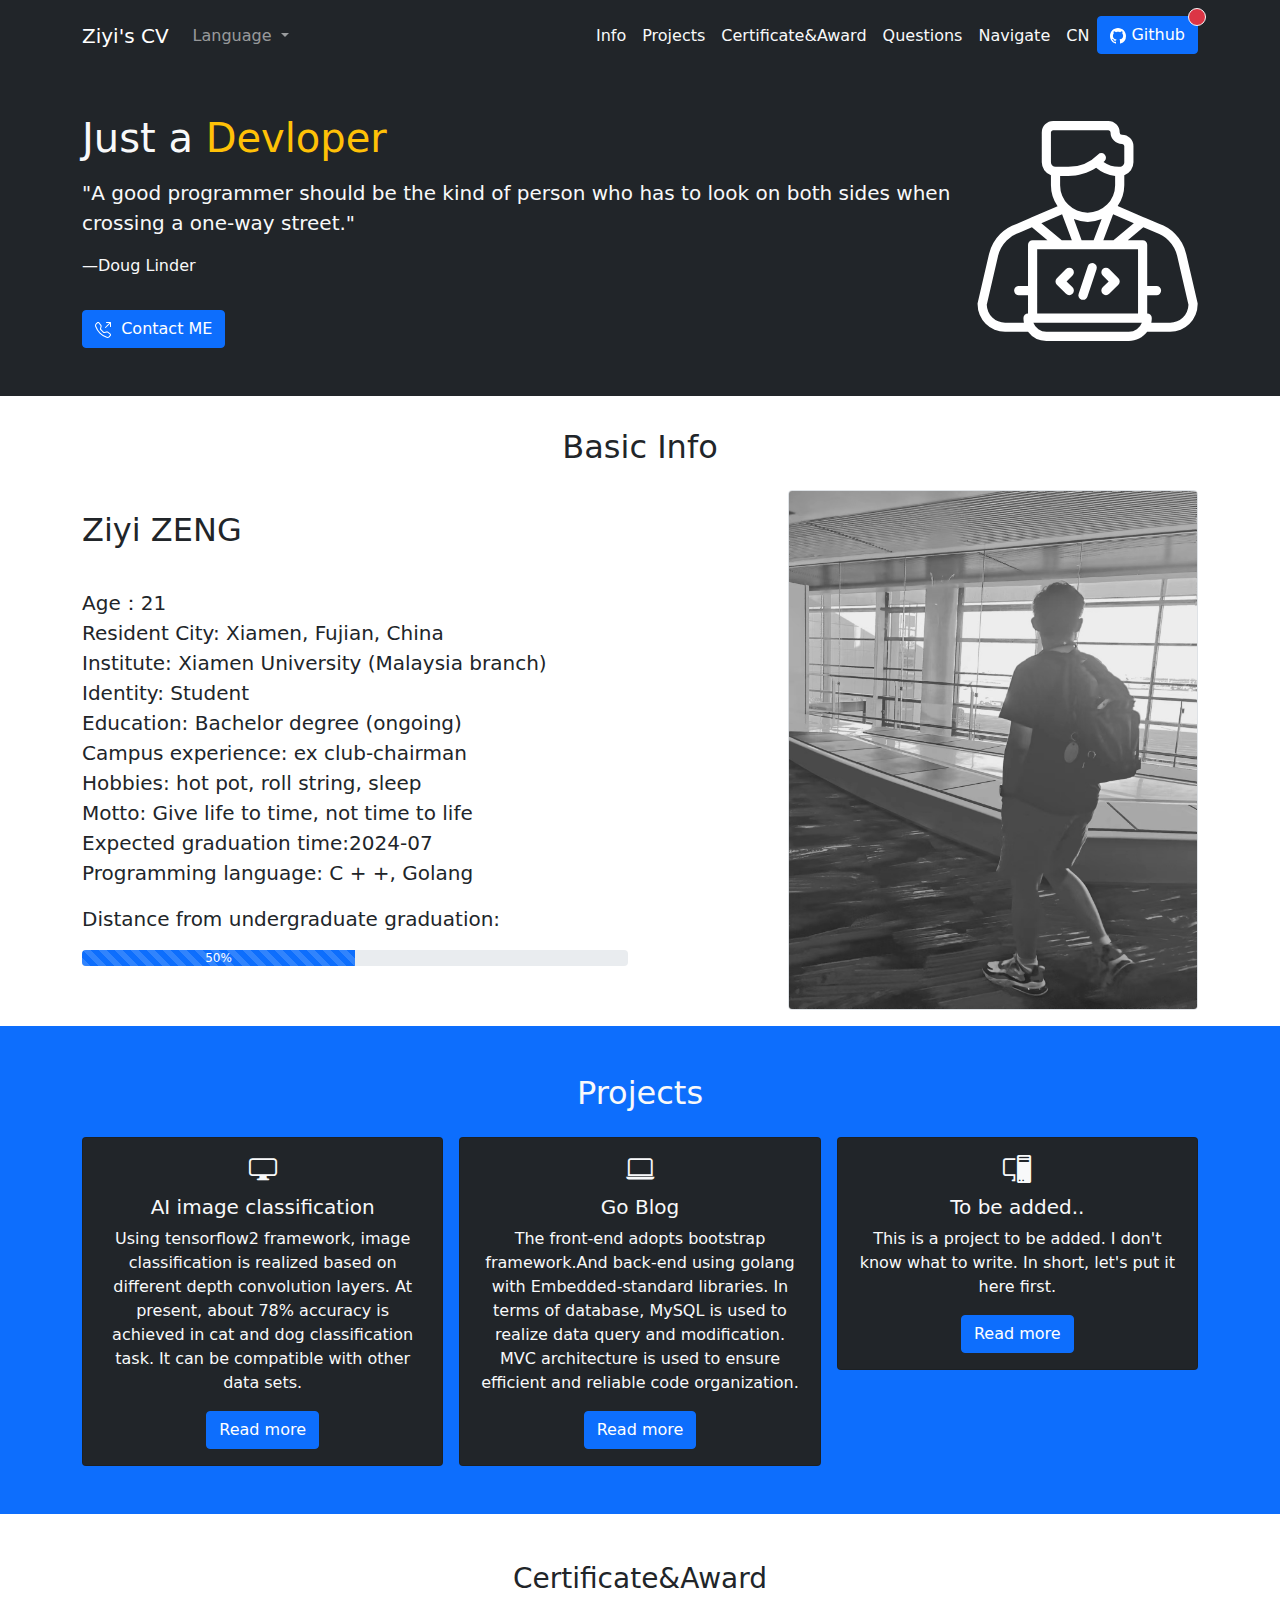
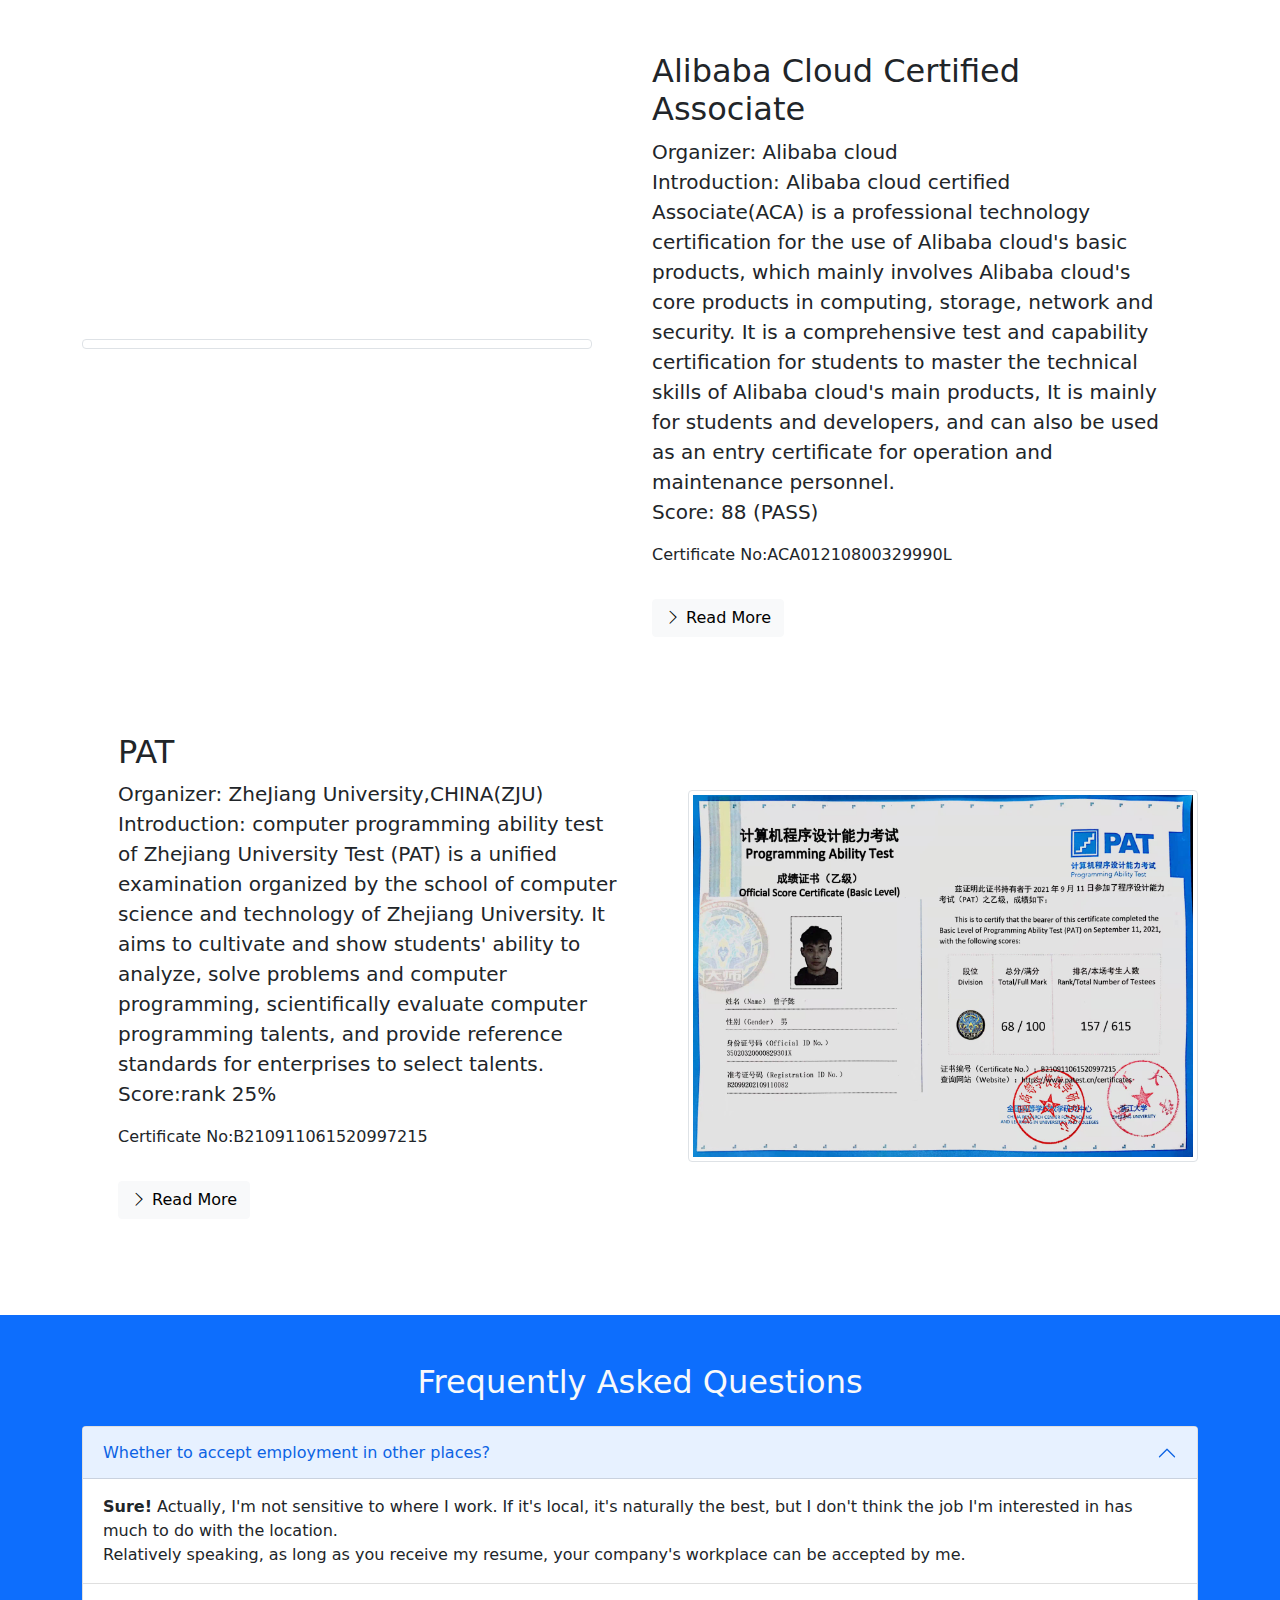
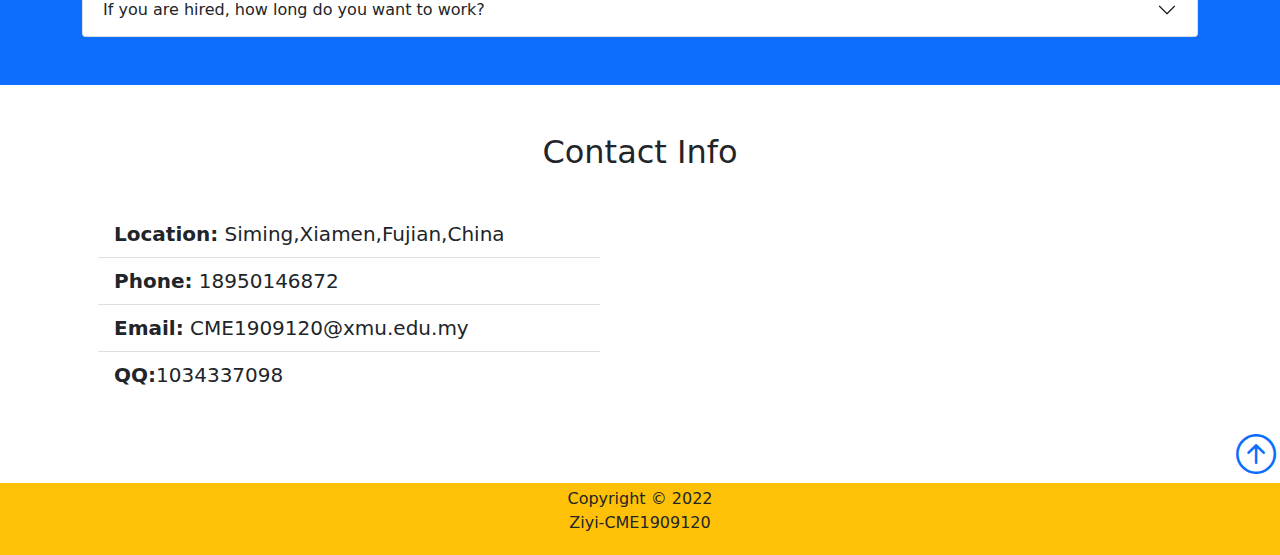
==== index.html @ 138c5952 "4" ====
<!DOCTYPE html>
<html>

<head>
    <meta charset="UTF-8">
    <title>Introduce To Ziyi</title>
    <link rel="stylesheet" href="resourse/css/main.css">
    <link rel="stylesheet" href="resourse/css/bootstrap.min.css">
    <link rel="stylesheet" href="resourse/css/style.css">
    <link rel="stylesheet" href="https://cdn.jsdelivr.net/npm/bootstrap-icons@1.8.1/font/bootstrap-icons.css">
    <link rel="icon" sizes="any" mask="" href="resourse/images/book.svg">
    <style>
        a:hover {
            color: red;
        }

        #map {
            width: 400px;
            height: 240px;
            border-radius: 20px;
        }
    </style>
    <meta name="viewport" content="width=device-width, initial-scale=1">
    <style>

    </style>
</head>

<body>

    <!-- nav -->
    <nav class="navbar navbar-expand-md bg-dark navbar-dark py-3 pt-lg-3 fixed-top">
        <div class="container">
            <a href="#" class="navbar-brand">Ziyi's CV</a>
            <button class="navbar-toggler" type="button" data-bs-toggle="collapse"
                data-bs-target="#navbarNavDarkDropdown" aria-controls="navbarNavDarkDropdown" aria-expanded="false"
                aria-label="Toggle navigation">
                <span class="navbar-toggler-icon"></span>
            </button>
            <div class="collapse navbar-collapse" id="navbarNavDarkDropdown">
                <ul class="navbar-nav">
                    <li class="nav-item dropdown">
                        <a class="nav-link dropdown-toggle" href="#" id="navbarDarkDropdownMenuLink" role="button"
                            data-bs-toggle="dropdown" aria-expanded="false">
                            Language
                        </a>
                        <ul class="dropdown-menu dropdown-menu-dark" aria-labelledby="navbarDarkDropdownMenuLink">
                            <li><a class="dropdown-item" href="index.html">Engish</a></li>
                            <li><a class="dropdown-item" href="index_CN.html">Chinese</a></li>
                        </ul>
                    </li>
                </ul>
            </div>
            <button class="navbar-toggler" type="button" data-bs-toggle="collapse" data-bs-target="#menu">
                <img src="resourse/images/button-nav.svg" alt="" style="width: 30px; height: 30px;">
            </button>

            <div class="collapse navbar-collapse" id="menu">
                <ul class="navbar-nav ms-auto ">
                    <li class="nav-item">
                        <a href="#st" class="nav-link text-light">Info</a>
                    </li>
                    <li class="nav-item">
                        <a href="#projects" class="nav-link text-light">Projects</a>
                    </li>
                    <li class="nav-item">
                        <a href="#certificate" class="nav-link text-light">Certificate&Award</a>
                    </li>
                    <li class="nav-item">
                        <a href="#questions" class="nav-link text-light">Questions</a>
                    </li>
                    <li class="nav-item">
                        <a href="http://localhost:8080/assignment1/click" class="nav-link text-light">Navigate</a>
                    </li>
                    <li class="nav-item">
                        <a href="index_CN.html" class="nav-link text-light">CN</a>
                    </li>

                    <li class="nav-item">
                        <a href="https://github.com/ZiyiTsang">
                            <button type="button" class="btn btn-primary position-relative">
                                <span
                                    class="position-absolute top-0 start-100 translate-middle p-2 bg-danger border border-light rounded-circle">
                                    <span class="visually-hidden">New alerts</span>
                                </span>
                                <svg xmlns="http://www.w3.org/2000/svg" width="16" height="16" fill="currentColor"
                                    class="bi bi-github" viewBox="0 0 16 16">
                                    <path
                                        d="M8 0C3.58 0 0 3.58 0 8c0 3.54 2.29 6.53 5.47 7.59.4.07.55-.17.55-.38 0-.19-.01-.82-.01-1.49-2.01.37-2.53-.49-2.69-.94-.09-.23-.48-.94-.82-1.13-.28-.15-.68-.52-.01-.53.63-.01 1.08.58 1.23.82.72 1.21 1.87.87 2.33.66.07-.52.28-.87.51-1.07-1.78-.2-3.64-.89-3.64-3.95 0-.87.31-1.59.82-2.15-.08-.2-.36-1.02.08-2.12 0 0 .67-.21 2.2.82.64-.18 1.32-.27 2-.27.68 0 1.36.09 2 .27 1.53-1.04 2.2-.82 2.2-.82.44 1.1.16 1.92.08 2.12.51.56.82 1.27.82 2.15 0 3.07-1.87 3.75-3.65 3.95.29.25.54.73.54 1.48 0 1.07-.01 1.93-.01 2.2 0 .21.15.46.55.38A8.012 8.012 0 0 0 16 8c0-4.42-3.58-8-8-8z">
                                    </path>
                                </svg>
                                Github
                            </button>
                    </li>
                    </a>
                </ul>
            </div>
        </div>
    </nav>
    <!-- showcase -->
    <section id="st" class="bg-dark text-light p-5 mt-3  text-center text-sm-start">
        <div class="container">
            <div class="d-sm-flex align-items-center justify-content-between">
                <div>
                    <h1>Just a <span class="text-warning"> Devloper </span></h1>
                    <p class="lead my-3 ">
                        "A good programmer should be the kind of person who has to look on both sides when crossing a
                        one-way street."
                    </p>
                    <p class="my-2 ">
                        —Doug Linder
                    </p>
                    <br>
                    <a href="form.html">
                        <button type="button" class="btn btn-primary">
                            <svg xmlns="http://www.w3.org/2000/svg" width="16" height="16" fill="currentColor"
                                class="bi bi-telephone-outbound" viewBox="0 0 16 16">
                                <path
                                    d="M3.654 1.328a.678.678 0 0 0-1.015-.063L1.605 2.3c-.483.484-.661 1.169-.45 1.77a17.568 17.568 0 0 0 4.168 6.608 17.569 17.569 0 0 0 6.608 4.168c.601.211 1.286.033 1.77-.45l1.034-1.034a.678.678 0 0 0-.063-1.015l-2.307-1.794a.678.678 0 0 0-.58-.122l-2.19.547a1.745 1.745 0 0 1-1.657-.459L5.482 8.062a1.745 1.745 0 0 1-.46-1.657l.548-2.19a.678.678 0 0 0-.122-.58L3.654 1.328zM1.884.511a1.745 1.745 0 0 1 2.612.163L6.29 2.98c.329.423.445.974.315 1.494l-.547 2.19a.678.678 0 0 0 .178.643l2.457 2.457a.678.678 0 0 0 .644.178l2.189-.547a1.745 1.745 0 0 1 1.494.315l2.306 1.794c.829.645.905 1.87.163 2.611l-1.034 1.034c-.74.74-1.846 1.065-2.877.702a18.634 18.634 0 0 1-7.01-4.42 18.634 18.634 0 0 1-4.42-7.009c-.362-1.03-.037-2.137.703-2.877L1.885.511zM11 .5a.5.5 0 0 1 .5-.5h4a.5.5 0 0 1 .5.5v4a.5.5 0 0 1-1 0V1.707l-4.146 4.147a.5.5 0 0 1-.708-.708L14.293 1H11.5a.5.5 0 0 1-.5-.5z">
                                </path>
                            </svg>
                            &nbsp;Contact ME
                        </button>
                    </a>
                </div>
                <img style="zoom: 110%;" class="img-fluid  d-none d-sm-block" src="resourse/images/程序员 (1).svg"
                    alt="" />
            </div>
        </div>
    </section>

    <!-- self-intro -->
    <section class="p-3" id="projects">
        <div class="container">
            <h2 class="text-center mb-4 mt-3">Basic Info</h2>
            <div class="row align-items-center justify-content-between">
                <div class="col-md">
                    <h2>Ziyi ZENG</h2>
                    <div>
                        <p class="lead">
                            <br>
                            <strong>Age：</strong>21
                            <br>
                            <strong>Resident City:</strong> Xiamen, Fujian, China
                            <br>
                            <strong>Institute:</strong> Xiamen University (Malaysia branch)
                            <br>
                            <strong>Identity:</strong> Student
                            <br>
                            <strong>Education:</strong> Bachelor degree (ongoing)
                            <br>
                            <strong>Campus experience:</strong> ex club-chairman
                            <br>
                            <strong>Hobbies:</strong> hot pot, roll string, sleep
                            <br>
                            <strong>Motto:</strong> Give life to time, not time to life
                            <br>
                            <strong>Expected graduation time:</strong>2024-07
                            <br>
                            <strong>Programming language:</strong> C + +, Golang
                        </p>
                    </div>
                    <p class="lead"><strong>Distance from undergraduate graduation:</strong></p>
                    <div class="progress">
                        <div class="progress-bar progress-bar-striped progress-bar-animated" role="progressbar"
                            style="width: 50%">50%</div>
                    </div>
                    <br>
                </div>
                <div class="col-md">
                    <img src="resourse/images/me.jpg" id="self-image"
                        class="border img-fluid rounded float-end d-none d-sm-block" alt="" srcset="">
                </div>
            </div>
        </div>
    </section>
    <!-- Boxes -->
    <section class="p-5 bg-primary text-light ">
        <div class="container">
            <h2 class="text-center mb-4 ">Projects</h2>
            <!--firstbox-->
            <div class="row text-center g-3">
                <div class="col-md">
                    <div class="card bg-dark text-light">
                        <div class="card-body text-center">
                            <div class="h3 ">
                                <i class="bi bi-display"></i>
                            </div>
                            <h5 class="card-title">
                                AI image classification
                            </h5>
                            <p class="card-text">
                                Using tensorflow2 framework, image classification is realized based on different depth
                                convolution layers. At present,
                                about 78% accuracy is achieved in cat and dog classification task. It can be compatible
                                with other data sets.
                            </p>
                            <a href="" class="btn btn-primary">Read more</a>
                        </div>
                    </div>
                </div>
                <div class="col-sm">
                    <div class="card bg-dark text-light">
                        <div class="card-body text-center">
                            <div class="h3 ">
                                <i class="bi bi-laptop"></i>
                            </div>
                            <h5 class="card-title">
                                Go Blog
                            </h5>
                            <p class="card-text">
                                The front-end adopts bootstrap framework.And back-end using golang with
                                Embedded-standard libraries. In terms
                                of database, MySQL is used to realize data query and modification. MVC architecture is
                                used to ensure efficient and
                                reliable code organization.
                            </p>
                            <a href="" class="btn btn-primary">Read more</a>
                        </div>
                    </div>
                </div>
                <div class="col-sm">
                    <div class="card bg-dark text-light">
                        <div class="card-body text-center">
                            <div class="h3 ">
                                <i class="bi bi-pc-display"></i>
                            </div>
                            <h5 class="card-title">
                                To be added..
                            </h5>
                            <p class="card-text">
                                This is a project to be added. I don't know what to write. In short, let's put
                                it here first.
                            </p>
                            <a href="" class="btn btn-primary">Read more</a>
                        </div>
                    </div>
                </div>
            </div>
        </div>
    </section>
    <!-- certificate -->
    <section class="p-5">
        <div class="container " id="certificate">
            <h3 class="text-center">Certificate&Award</h3>
            <div class="row align-items-center justify-content-between">
                <div class="col-md">
                    <img src="https://xuecdn2.aliyunedu.net/img_61e169aed1a4e4542d600b2d271ae42b.png"
                        class="img-fluid d-none d-sm-block img-thumbnail" alt="" srcset="">
                </div>
                <div class="col-md p-5">
                    <h2>Alibaba Cloud Certified
                        Associate</h2>
                    <p class="lead">
                        <strong>Organizer:</strong> Alibaba cloud
                        <br>
                        <strong>Introduction:</strong> Alibaba cloud certified Associate(ACA)
                        is a professional technology certification for the use of Alibaba cloud's basic
                        products, which mainly
                        involves Alibaba cloud's core products in computing, storage, network and security. It is a
                        comprehensive test and
                        capability certification for students to master the technical skills of Alibaba cloud's main
                        products,
                        It is mainly for students and developers, and can also be used as an entry certificate for
                        operation and maintenance
                        personnel.
                        <br>
                        <strong>Score:</strong> 88 (PASS)
                    </p>
                    <p>Certificate No:ACA01210800329990L</p>
                    <a href="https://edu.alibabacloud.com/certification/aca_cloudcomputing" class="btn btn-light mt-3">
                        <i class="bi bi-chevron-right"></i> Read More
                    </a>
                </div>
            </div>
            <div class="row align-items-center justify-content-between ">
                <div class="col-md p-5">
                    <h2>PAT</h2>
                    <p class="lead">
                        <strong>Organizer:</strong> ZheJiang University,CHINA(ZJU)
                        <br>
                        <strong>Introduction:</strong> computer programming ability test of Zhejiang University
                        Test (PAT) is a unified examination organized by the school of computer science and technology
                        of Zhejiang University.
                        It aims to cultivate and show students' ability to analyze, solve problems and computer
                        programming, scientifically
                        evaluate computer programming talents, and provide reference standards for enterprises to select
                        talents.
                        <br>
                        <strong>Score:</strong>rank 25%
                    </p>
                    <p>Certificate No:B210911061520997215</p>
                    <a href="#" class="btn btn-light mt-3">
                        <i class="bi bi-chevron-right"></i> Read More
                    </a>
                </div>
                <div class="col-md">
                    <img src="resourse/images/PAT.jpg" class="img-thumbnail img-fluid d-none d-sm-block" alt=""
                        srcset="">
                </div>
            </div>
        </div>
    </section>
    <!-- question area-->
    <section id="questions " class="p-5 bg-primary">
        <div class="container">
            <h2 class="text-center mb-4 text-light " id="questions">Frequently Asked Questions</h2>
            <div class="accordion" id="accordionExample">
                <div class="accordion-item">
                    <h2 class="accordion-header" id="headingOne">
                        <button class="accordion-button" type="button" data-bs-toggle="collapse"
                            data-bs-target="#collapseOne" aria-expanded="true" aria-controls="collapseOne">
                            Whether to accept employment in other places?
                        </button>
                    </h2>
                    <div id="collapseOne" class="accordion-collapse collapse show" aria-labelledby="headingOne"
                        data-bs-parent="#accordionExample">
                        <div class="accordion-body">
                            <strong>Sure!</strong>
                            Actually, I'm not sensitive to where I work. If it's local, it's naturally the best, but I
                            don't think the job I'm
                            interested in has much to do with the location.
                            <br>Relatively speaking, as long as you
                            receive my resume, your
                            company's workplace can be accepted by me.
                        </div>
                    </div>
                </div>
                <div class="accordion-item">
                    <h2 class="accordion-header" id="headingTwo">
                        <button class="accordion-button collapsed" type="button" data-bs-toggle="collapse"
                            data-bs-target="#collapseTwo" aria-expanded="false" aria-controls="collapseTwo">
                            If you are hired, how long do you want to work?
                        </button>
                    </h2>
                    <div id="collapseTwo" class="accordion-collapse collapse" aria-labelledby="headingTwo"
                        data-bs-parent="#accordionExample">
                        <div class="accordion-body">
                            It depends on the timing announced by the school.<br>
                            But I will try my best to work in the company for as long as possible.
                        </div>
                    </div>
                </div>

            </div>

        </div>
    </section>
    <!-- contact&map -->
    <section class="p-5 position-relative">
        <div class="container ">
            <h2 class="text-center mb-4">Contact Info</h2>
            <div class="row g-5">
                <div class="col-md">
                    <ul class="list-group list-group-flush lead py-3 p-3">
                        <li class="list-group-item">
                            <span class="fw-bold">Location:</span> Siming,Xiamen,Fujian,China
                        </li>
                        <li class="list-group-item">
                            <span class="fw-bold">Phone:</span> 18950146872
                        </li>
                        <li class="list-group-item">
                            <span class="fw-bold">Email:</span> CME1909120@xmu.edu.my
                        </li>
                        <li class="list-group-item">
                            <span class="fw-bold">QQ:</span>1034337098

                        </li>

                    </ul>
                </div>
                <div class="col-md">
                    <div id="map"></div>
                </div>
            </div>
            <a href="#" class="position-absolute bottom-0 end-0 p-1">
                <i class="bi bi-arrow-up-circle h1"></i>
            </a>
        </div>

    </section>
    <!-- footer -->
    <footer class=" p-1 bg-warning  text-dark text-center justify-content-between position-relative ">
        <div class="container">
            <div>
                <p>Copyright © 2022<br> Ziyi-CME1909120</p>
            </div>


        </div>
    </footer>
    <!-- js -->
    <script src="https://cdn.jsdelivr.net/npm/bootstrap@5.1.3/dist/js/bootstrap.bundle.min.js"
        integrity="sha384-ka7Sk0Gln4gmtz2MlQnikT1wXgYsOg+OMhuP+IlRH9sENBO0LRn5q+8nbTov4+1p"
        crossorigin="anonymous"></script>
    <script type="text/javascript">
        window._AMapSecurityConfig = {
            securityJsCode: '1097f7db0854239131bbae7f26f81e93',
        }
    </script>
    <script type="text/javascript"
        src="https://webapi.amap.com/maps?v=1.4.15&key=16d0439070769f06e98f979cc8811b93"></script>
    <script>
        var map = new AMap.Map('map', {
            resizeEnable: true,
            zoom: 17,
            center: [118.117428, 24.48923],
            pitch: 55,
            viewMode: '3D'
        });
        var marker = new AMap.Marker({
            position: new AMap.LngLat(118.117428, 24.48923),
            title: 'location'
        });
        map.add(marker);
    </script>
</body>

</html>
---- resourse/css/main.css ----
#self-image {
    width: 410px;
    height: 520px;
}
---- resourse/css/style.css ----
body::before {
  display: block;
  content: '';
  height: 50px;
}

#map {
  width: 100%;
  height: 100%;
  border-radius: 10px;
}

@media (min-width: 768px) {
  .news-input {
    width: 50%;
  }
}
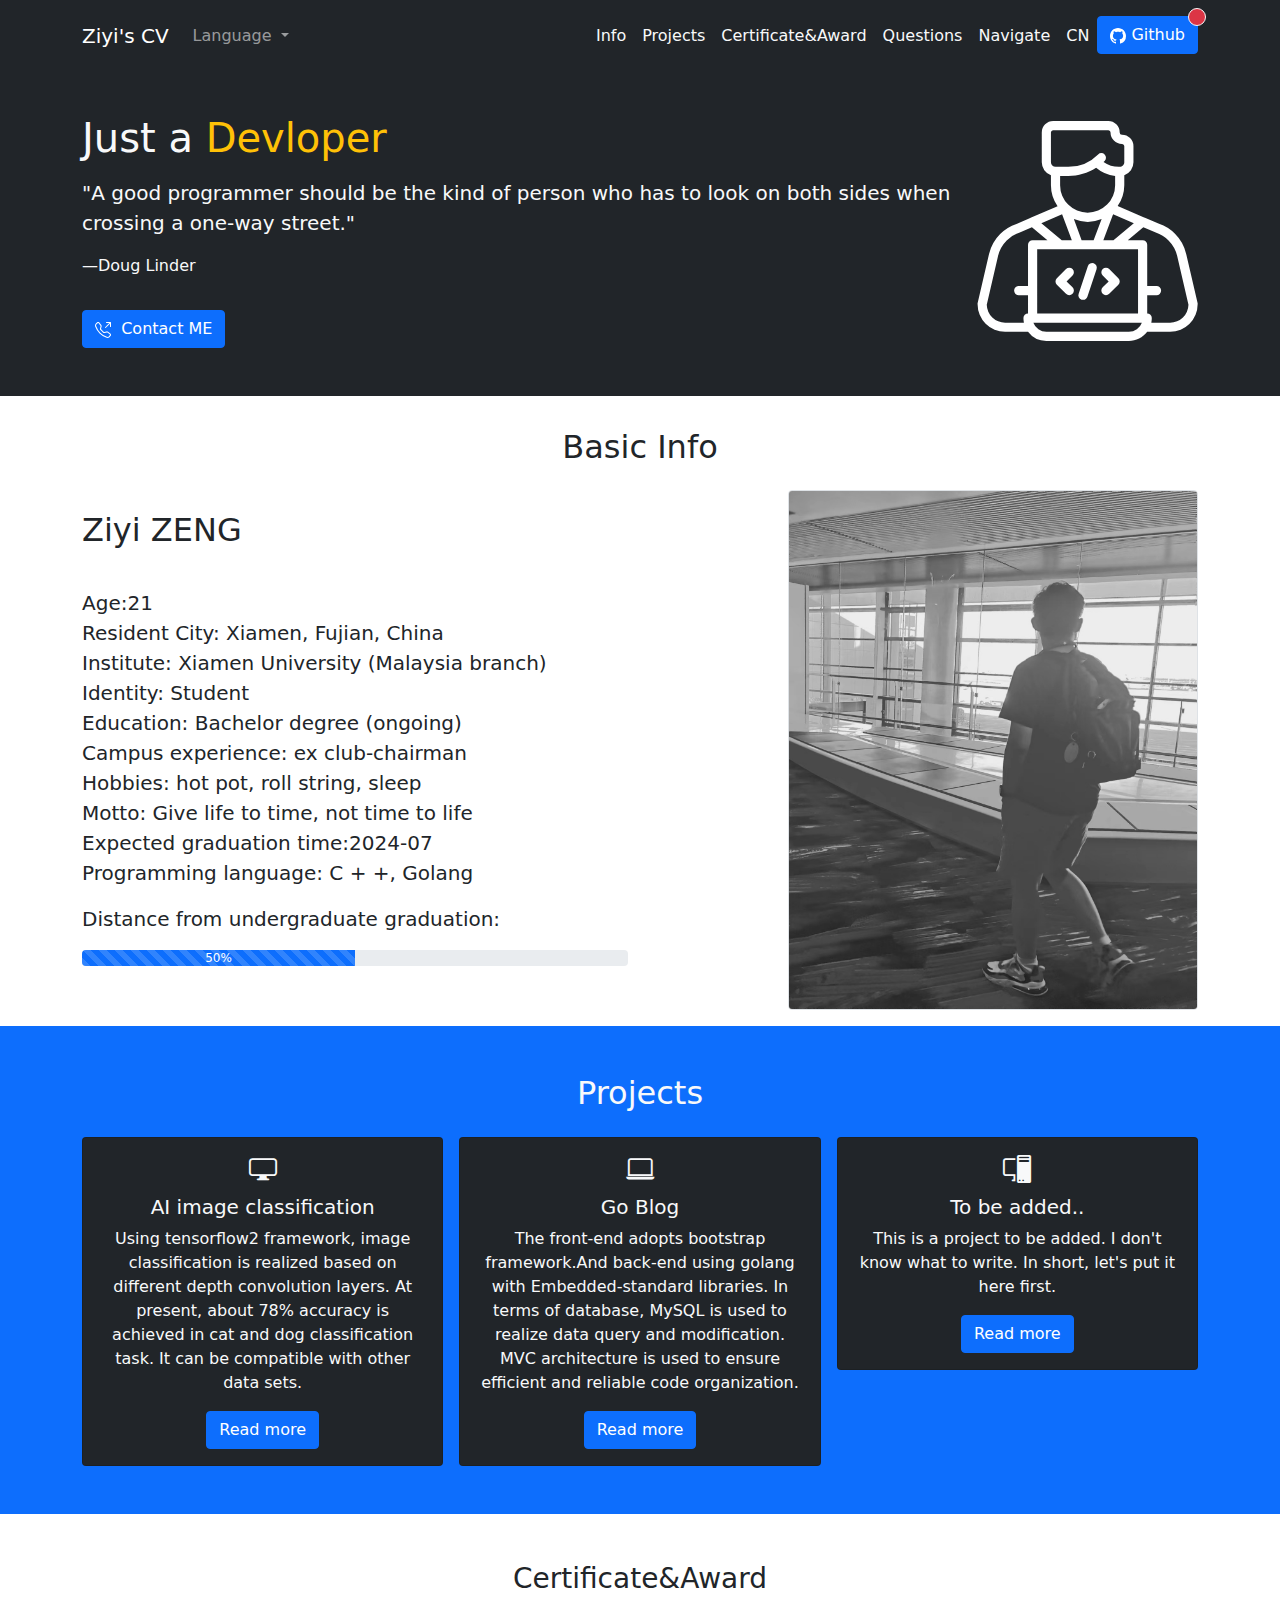
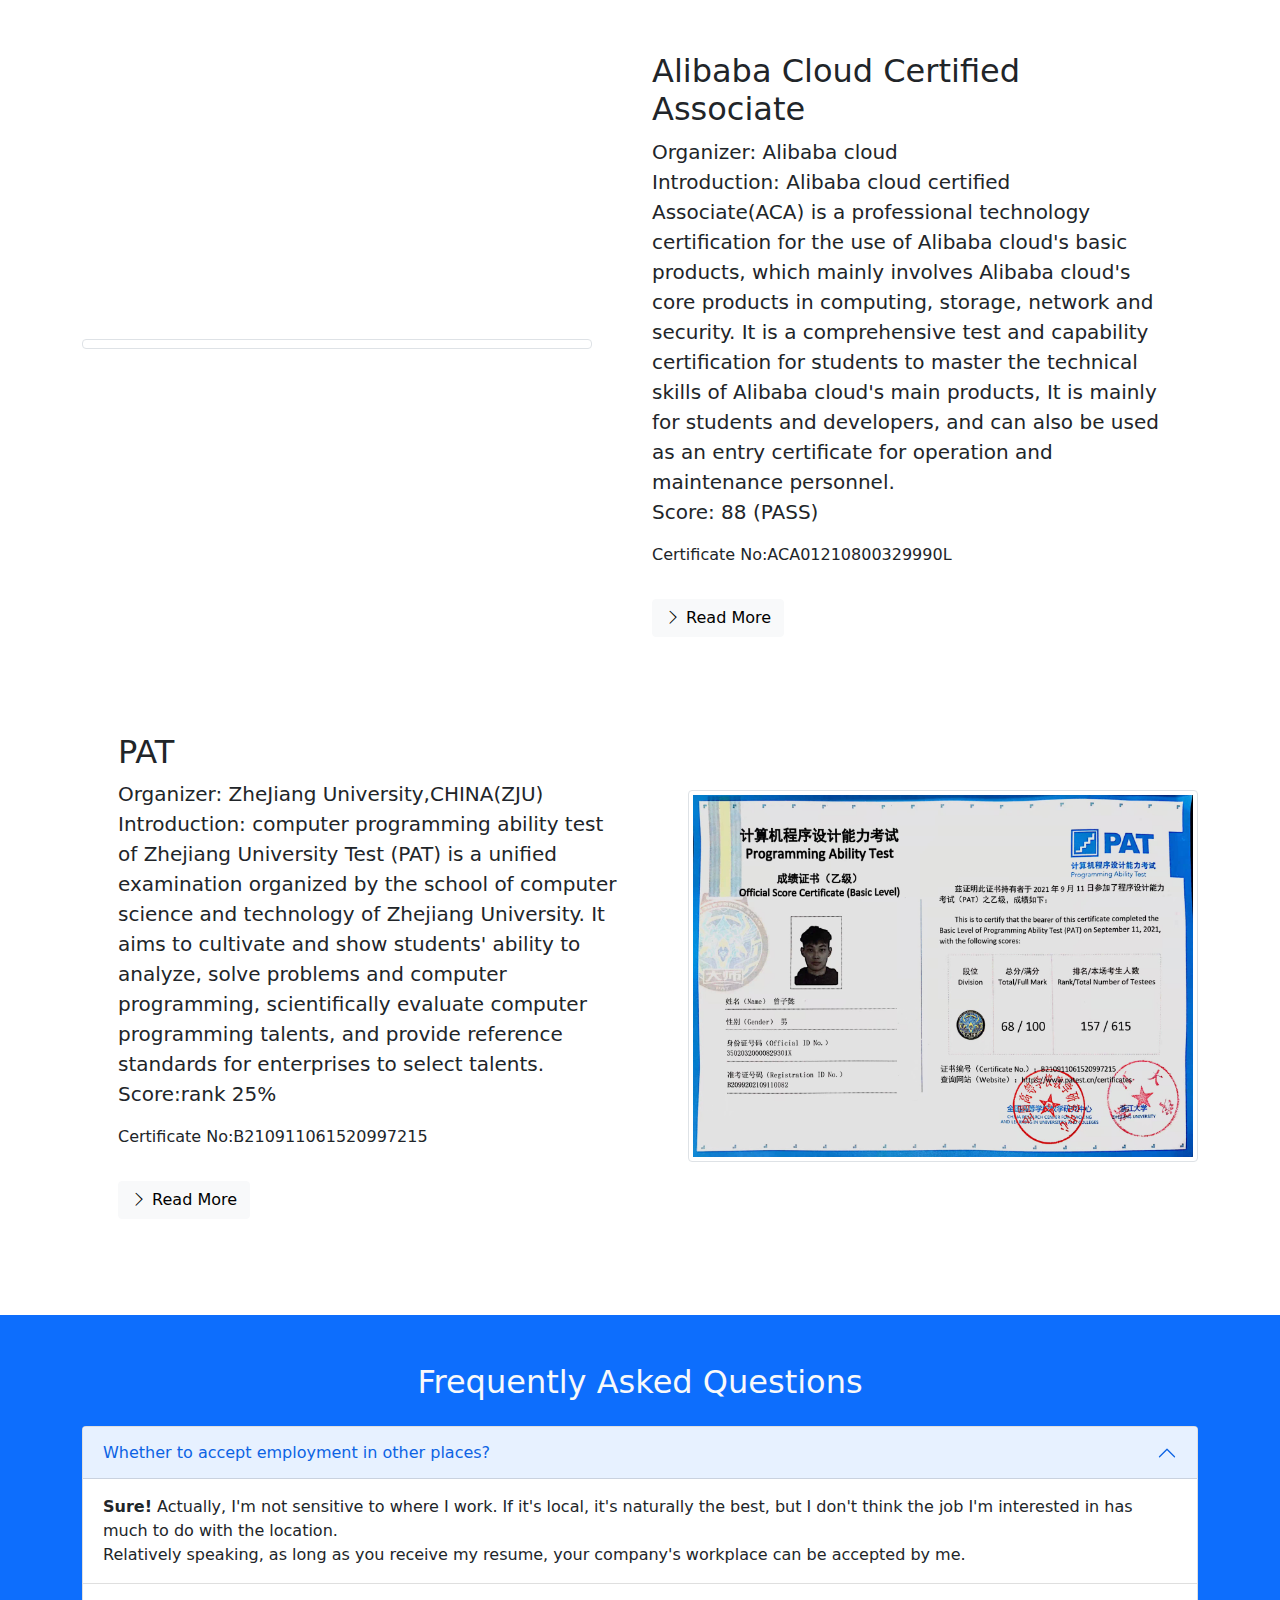
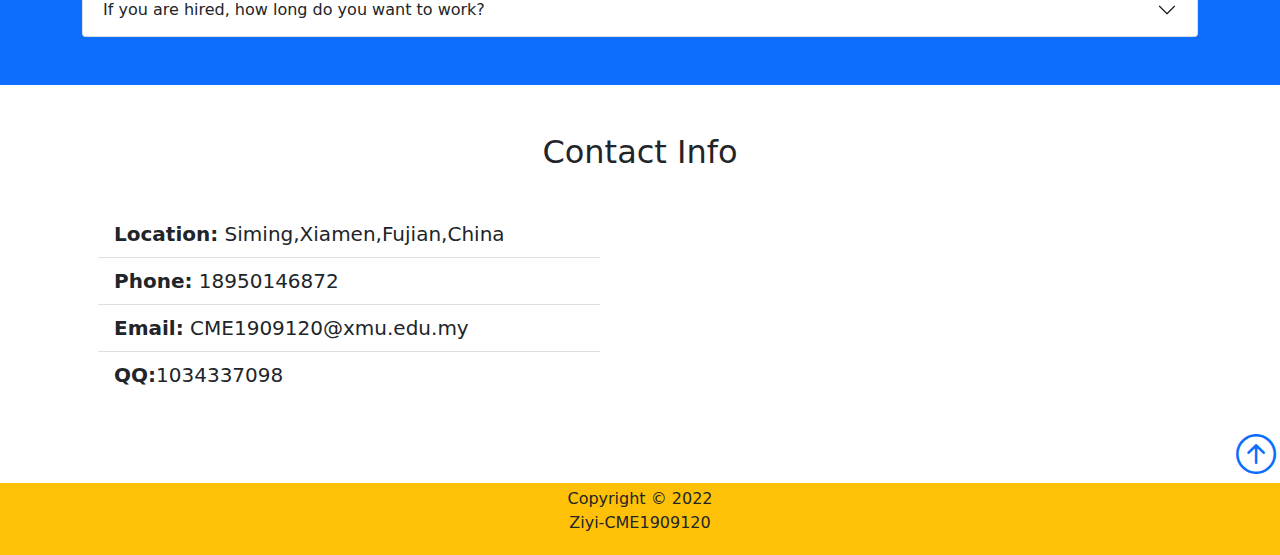
==== commit 6ab9df03: "5" ====
--- a/index.html
+++ b/index.html
@@ -139,7 +139,7 @@
                     <div>
                         <p class="lead">
                             <br>
-                            <strong>Age：</strong>21
+                            <strong>Age:</strong>21
                             <br>
                             <strong>Resident City:</strong> Xiamen, Fujian, China
                             <br>
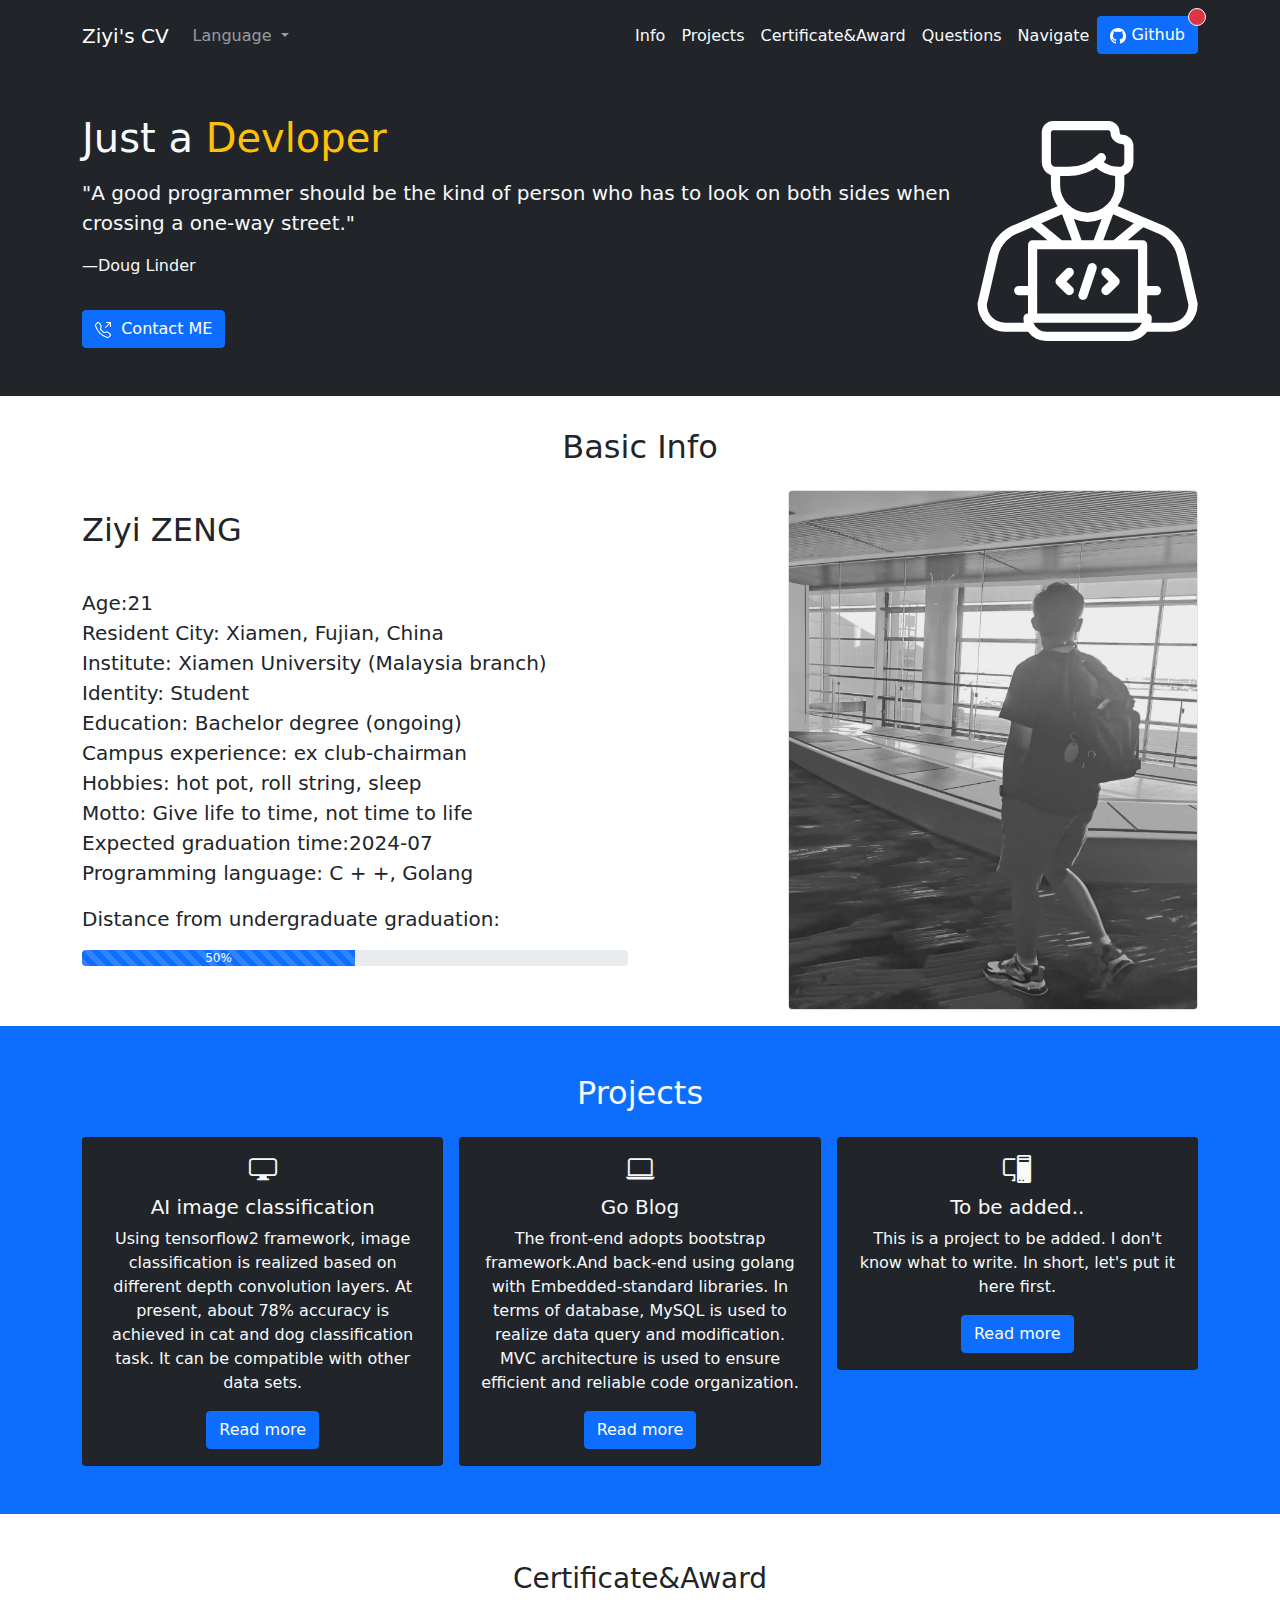
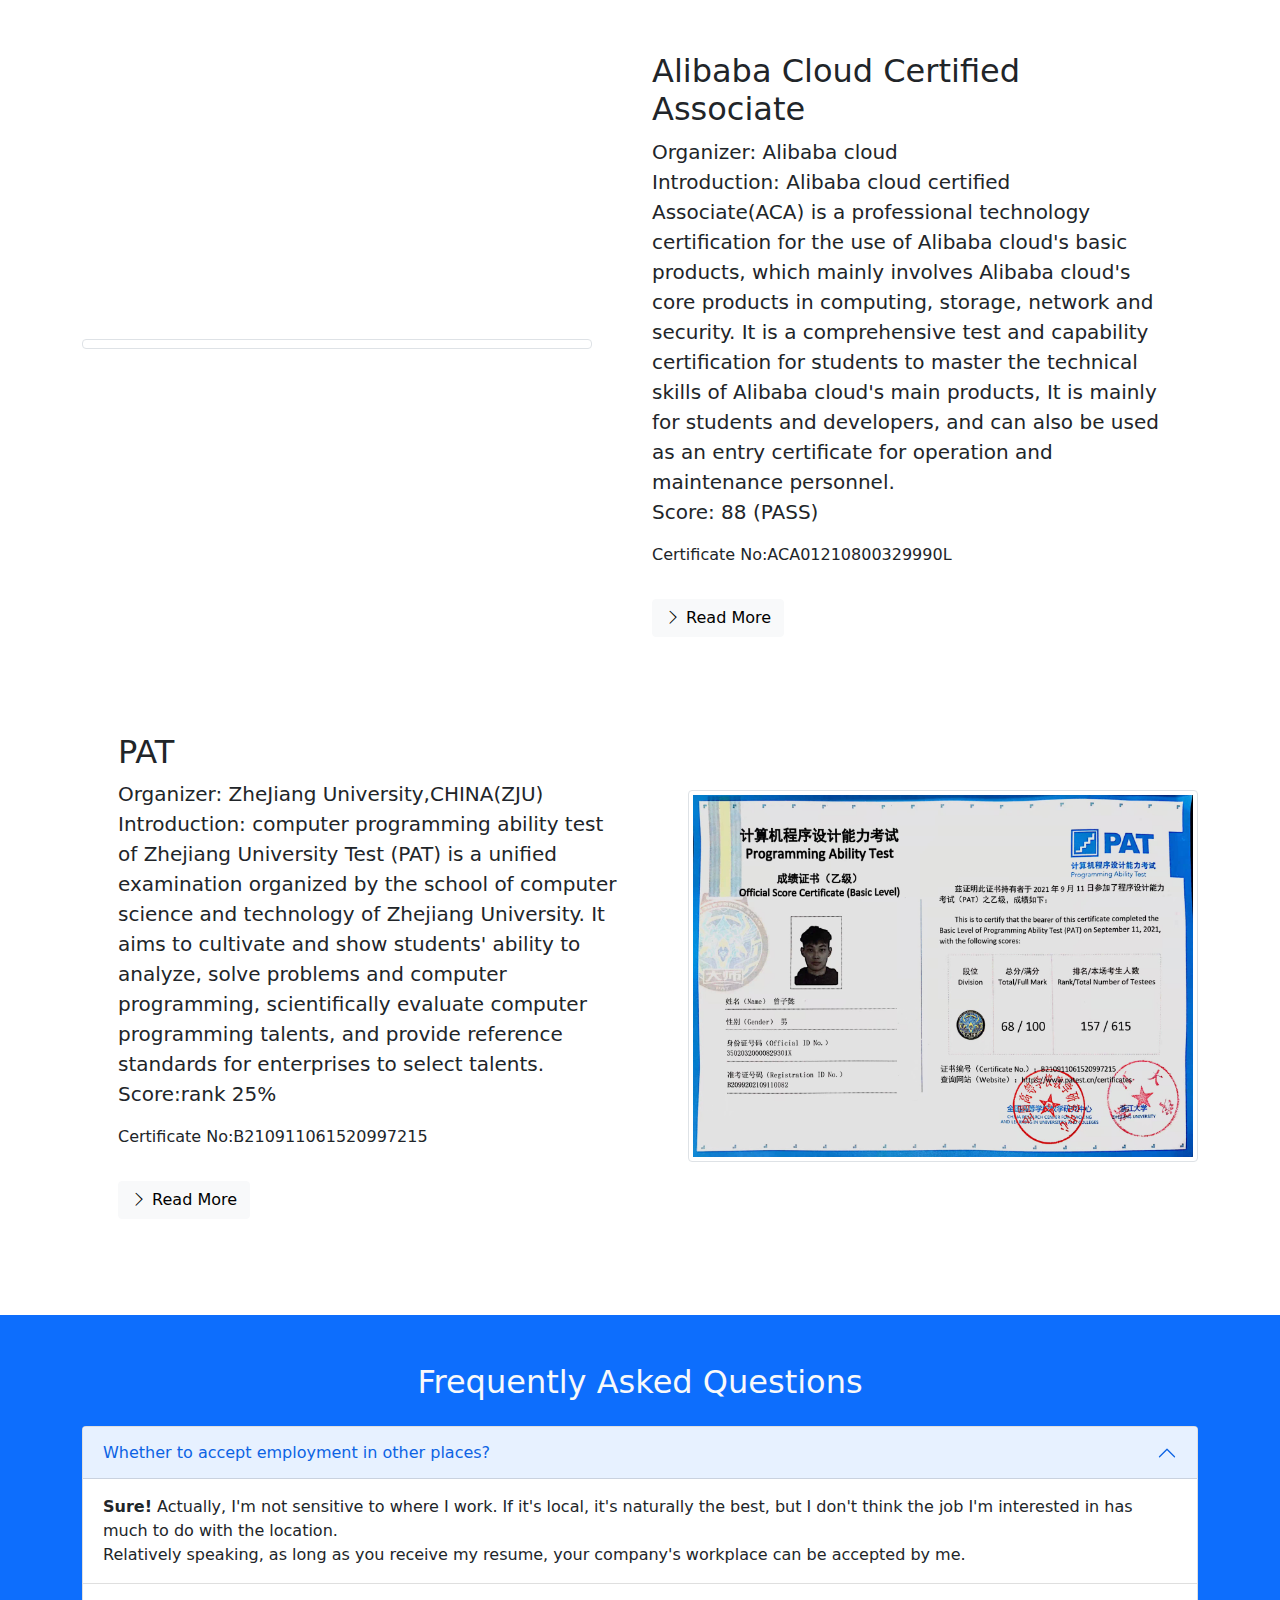
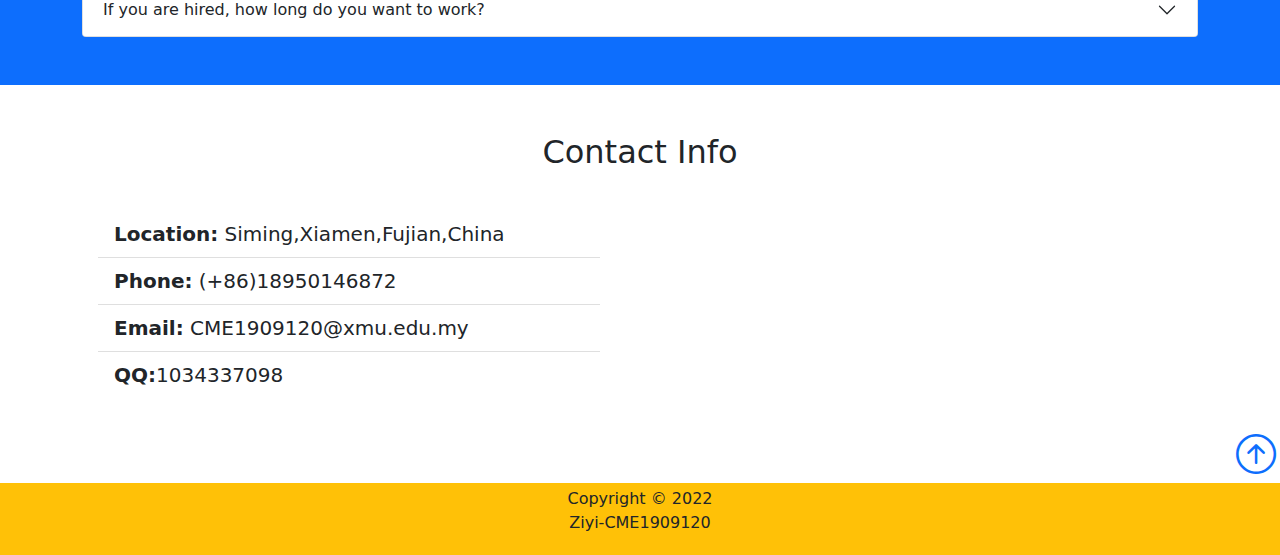
==== commit 7383e22e: "debug 5/5" ====
--- a/index.html
+++ b/index.html
@@ -72,10 +72,6 @@
                     <li class="nav-item">
                         <a href="http://localhost:8080/assignment1/click" class="nav-link text-light">Navigate</a>
                     </li>
-                    <li class="nav-item">
-                        <a href="index_CN.html" class="nav-link text-light">CN</a>
-                    </li>
-
                     <li class="nav-item">
                         <a href="https://github.com/ZiyiTsang">
                             <button type="button" class="btn btn-primary position-relative">
@@ -195,7 +191,8 @@
                                 about 78% accuracy is achieved in cat and dog classification task. It can be compatible
                                 with other data sets.
                             </p>
-                            <a href="" class="btn btn-primary">Read more</a>
+                            <a href="https://github.com/ZiyiTsang/AIclassification" class="btn btn-primary">Read
+                                more</a>
                         </div>
                     </div>
                 </div>
@@ -215,7 +212,7 @@
                                 used to ensure efficient and
                                 reliable code organization.
                             </p>
-                            <a href="" class="btn btn-primary">Read more</a>
+                            <a href="https://github.com/ZiyiTsang/Go_blog" class="btn btn-primary">Read more</a>
                         </div>
                     </div>
                 </div>
@@ -357,7 +354,7 @@
                             <span class="fw-bold">Location:</span> Siming,Xiamen,Fujian,China
                         </li>
                         <li class="list-group-item">
-                            <span class="fw-bold">Phone:</span> 18950146872
+                            <span class="fw-bold">Phone:</span> (+86)18950146872
                         </li>
                         <li class="list-group-item">
                             <span class="fw-bold">Email:</span> CME1909120@xmu.edu.my
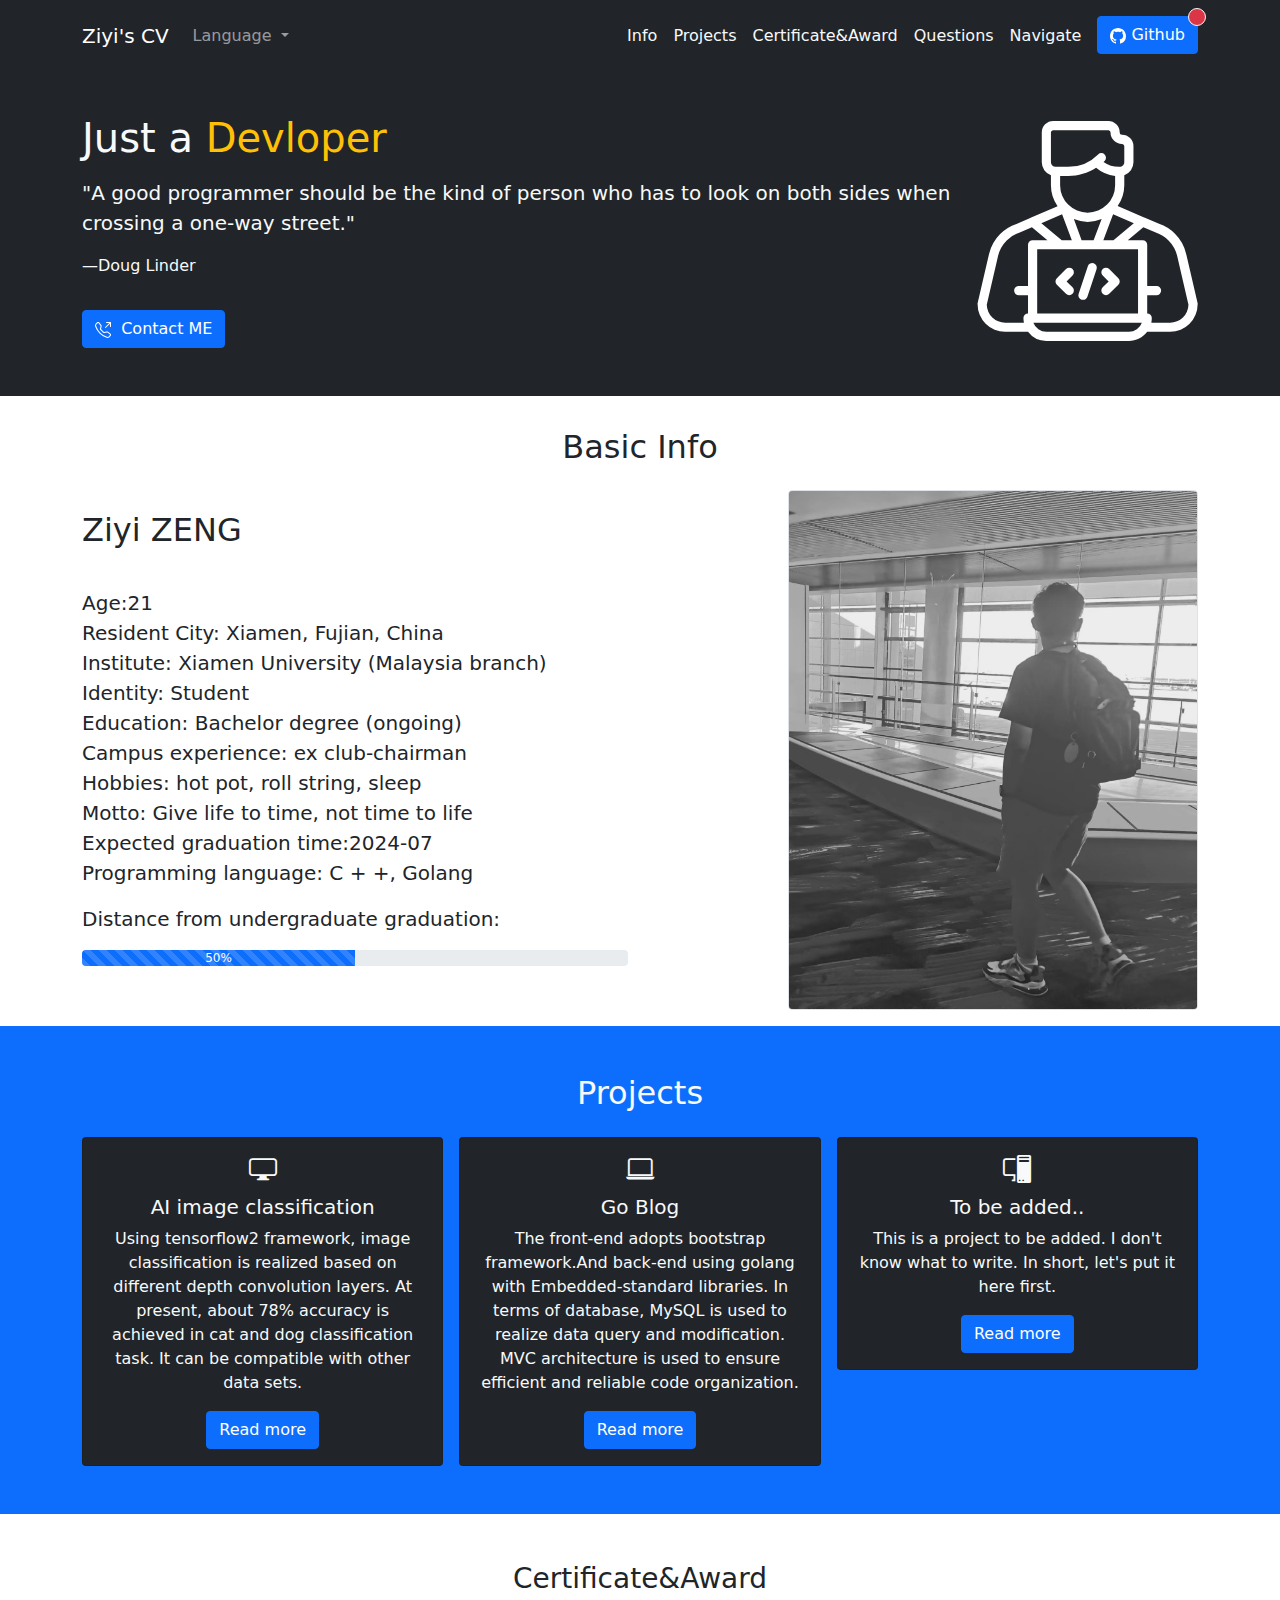
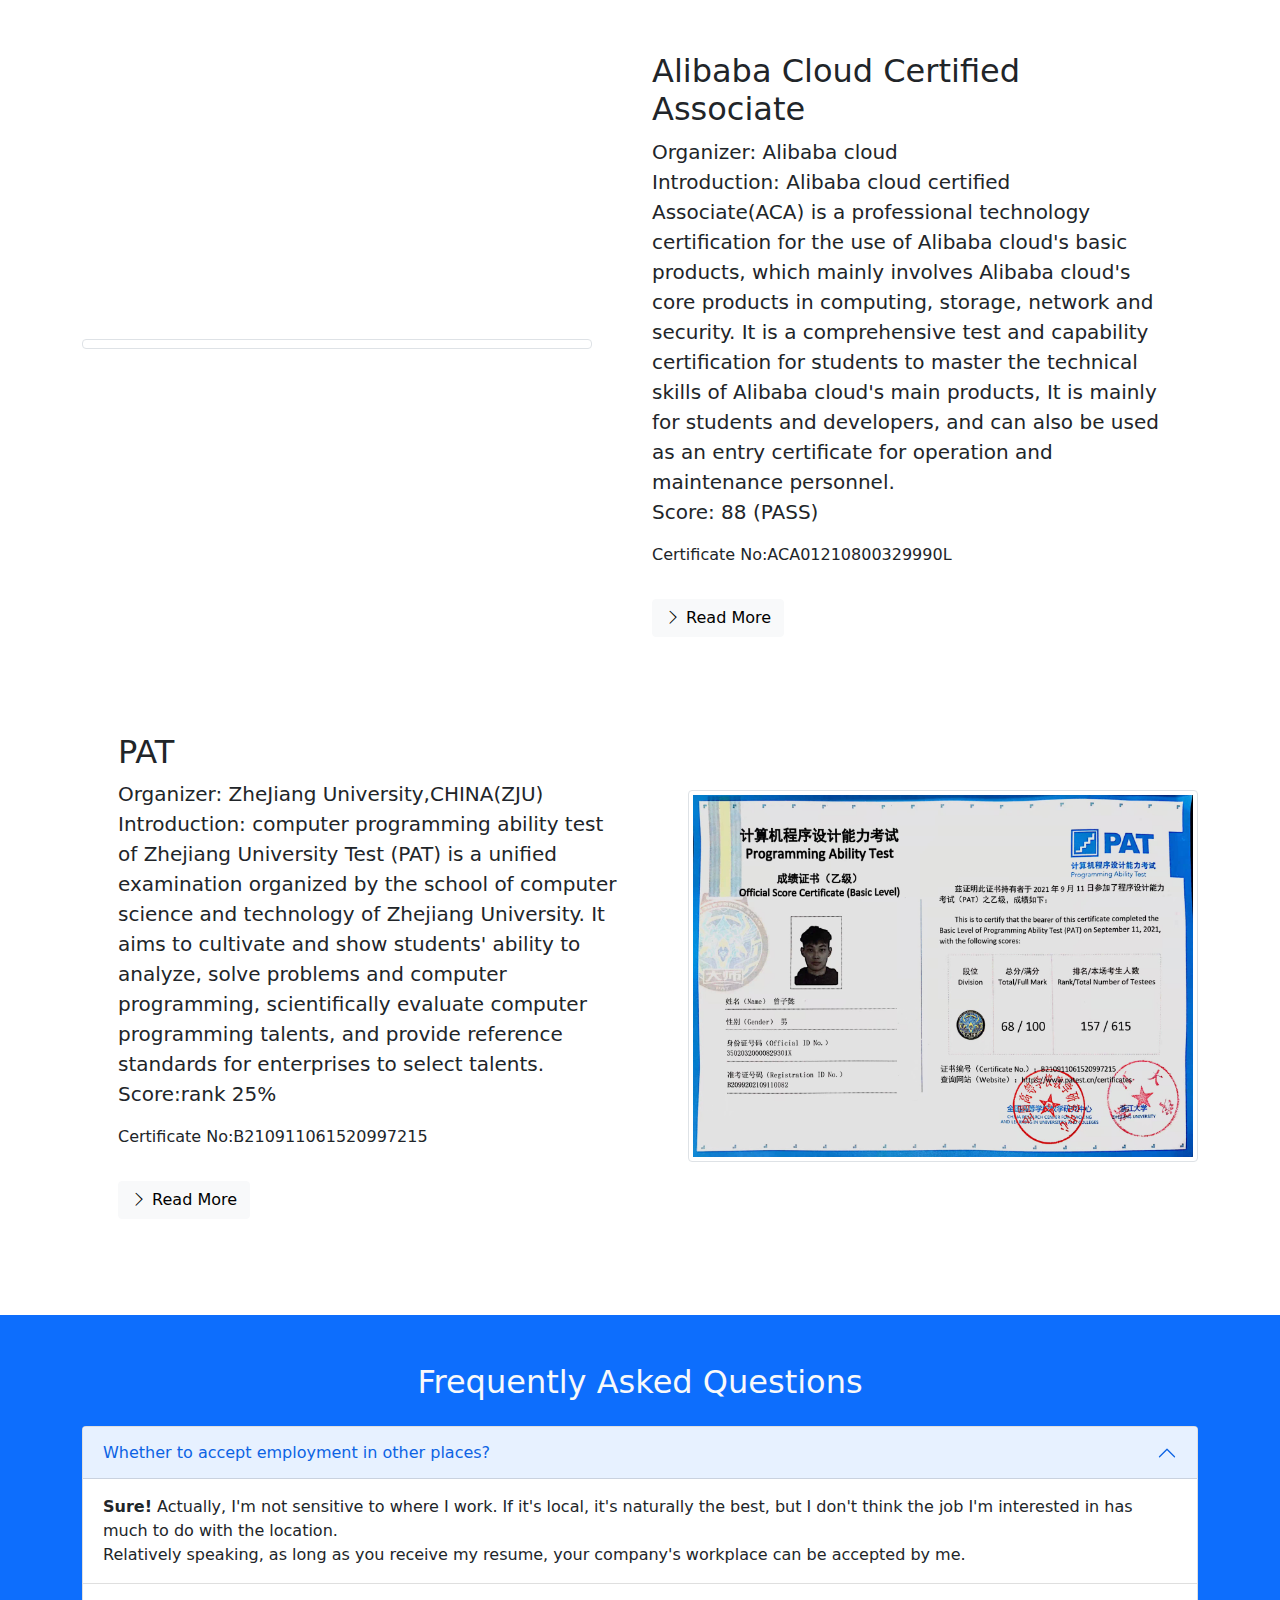
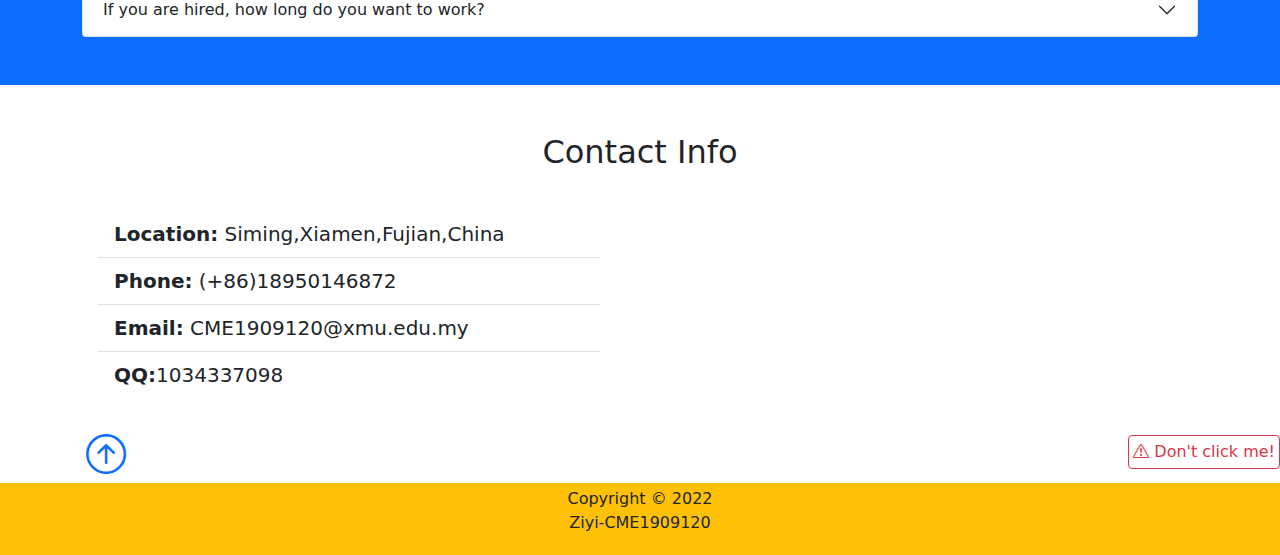
==== commit 3d1c84c6: "debug 5/5" ====
--- a/index.html
+++ b/index.html
@@ -70,7 +70,7 @@
                         <a href="#questions" class="nav-link text-light">Questions</a>
                     </li>
                     <li class="nav-item">
-                        <a href="http://localhost:8080/assignment1/click" class="nav-link text-light">Navigate</a>
+                        <a href="http://localhost:8080/assignment1/click" class="nav-link text-light">Navigate&ensp;</a>
                     </li>
                     <li class="nav-item">
                         <a href="https://github.com/ZiyiTsang">
@@ -338,7 +338,6 @@
                         </div>
                     </div>
                 </div>
-
             </div>
 
         </div>
@@ -348,7 +347,7 @@
         <div class="container ">
             <h2 class="text-center mb-4">Contact Info</h2>
             <div class="row g-5">
-                <div class="col-md">
+                <div class="col-md-6">
                     <ul class="list-group list-group-flush lead py-3 p-3">
                         <li class="list-group-item">
                             <span class="fw-bold">Location:</span> Siming,Xiamen,Fujian,China
@@ -361,31 +360,56 @@
                         </li>
                         <li class="list-group-item">
                             <span class="fw-bold">QQ:</span>1034337098
-
                         </li>
-
                     </ul>
                 </div>
-                <div class="col-md">
+                <div class="col-md-6 d-none d-md-block">
                     <div id="map"></div>
                 </div>
             </div>
-            <a href="#" class="position-absolute bottom-0 end-0 p-1">
+            <a href="#" class="position-absolute bottom-0 end-1 p-1">
                 <i class="bi bi-arrow-up-circle h1"></i>
             </a>
+            <button type="button" class="btn btn-outline-danger position-absolute bottom-1 end-0 p-1"
+                data-bs-toggle="modal" data-bs-target="#exampleModal">
+                <i class="bi bi-exclamation-triangle"></i>
+                Don't click me!
+            </button>
         </div>
 
     </section>
     <!-- footer -->
-    <footer class=" p-1 bg-warning  text-dark text-center justify-content-between position-relative ">
-        <div class="container">
-            <div>
-                <p>Copyright © 2022<br> Ziyi-CME1909120</p>
-            </div>
-
+    <footer class=" p-1 bg-warning  text-dark text-center ">
+        <div class="container">
+
+            <p>Copyright © 2022<br> Ziyi-CME1909120</p>
 
         </div>
     </footer>
+    <!-- Modal -->
+    <div class="modal fade" id="exampleModal" tabindex="-1" aria-labelledby="exampleModalLabel" aria-hidden="true">
+        <div class="modal-dialog">
+            <div class="modal-content">
+                <div class="modal-header">
+                    <h5 class="modal-title" id="exampleModalLabel">Give me high marks</h5>
+                    <button type="button" class="btn-close" data-bs-dismiss="modal" aria-label="Close"></button>
+                </div>
+                <div class="modal-body">
+                    <strong>Dear lecturer:</strong> <br> Your marking is very importent to me. <br> Please please give
+                    me high
+                    marks!!
+                    <img src="https://tse1-mm.cn.bing.net/th/id/R-C.b1a1f089ccf4f82c0b2dd54a9337c88a?rik=3fv9KsTvXdYCrQ&riu=http%3a%2f%2fwww.clker.com%2fcliparts%2fe%2ff%2ff%2f5%2f15161673081150830793clipart-begging-for-help.med.png&ehk=z5lQvGiG8BGUchhcqmJHgaLIXHm55VQCzOpYCqeg2jw%3d&risl=&pid=ImgRaw&r=0&sres=1&sresct=1"
+                        alt="" class="img-fluid img-thumbnail">
+
+
+                </div>
+                <div class="modal-footer">
+                    <button type="button" class="btn btn-secondary">No!</button>
+                    <button type="button" class="btn btn-primary" data-bs-dismiss="modal">Yes!</button>
+                </div>
+            </div>
+        </div>
+    </div>
     <!-- js -->
     <script src="https://cdn.jsdelivr.net/npm/bootstrap@5.1.3/dist/js/bootstrap.bundle.min.js"
         integrity="sha384-ka7Sk0Gln4gmtz2MlQnikT1wXgYsOg+OMhuP+IlRH9sENBO0LRn5q+8nbTov4+1p"
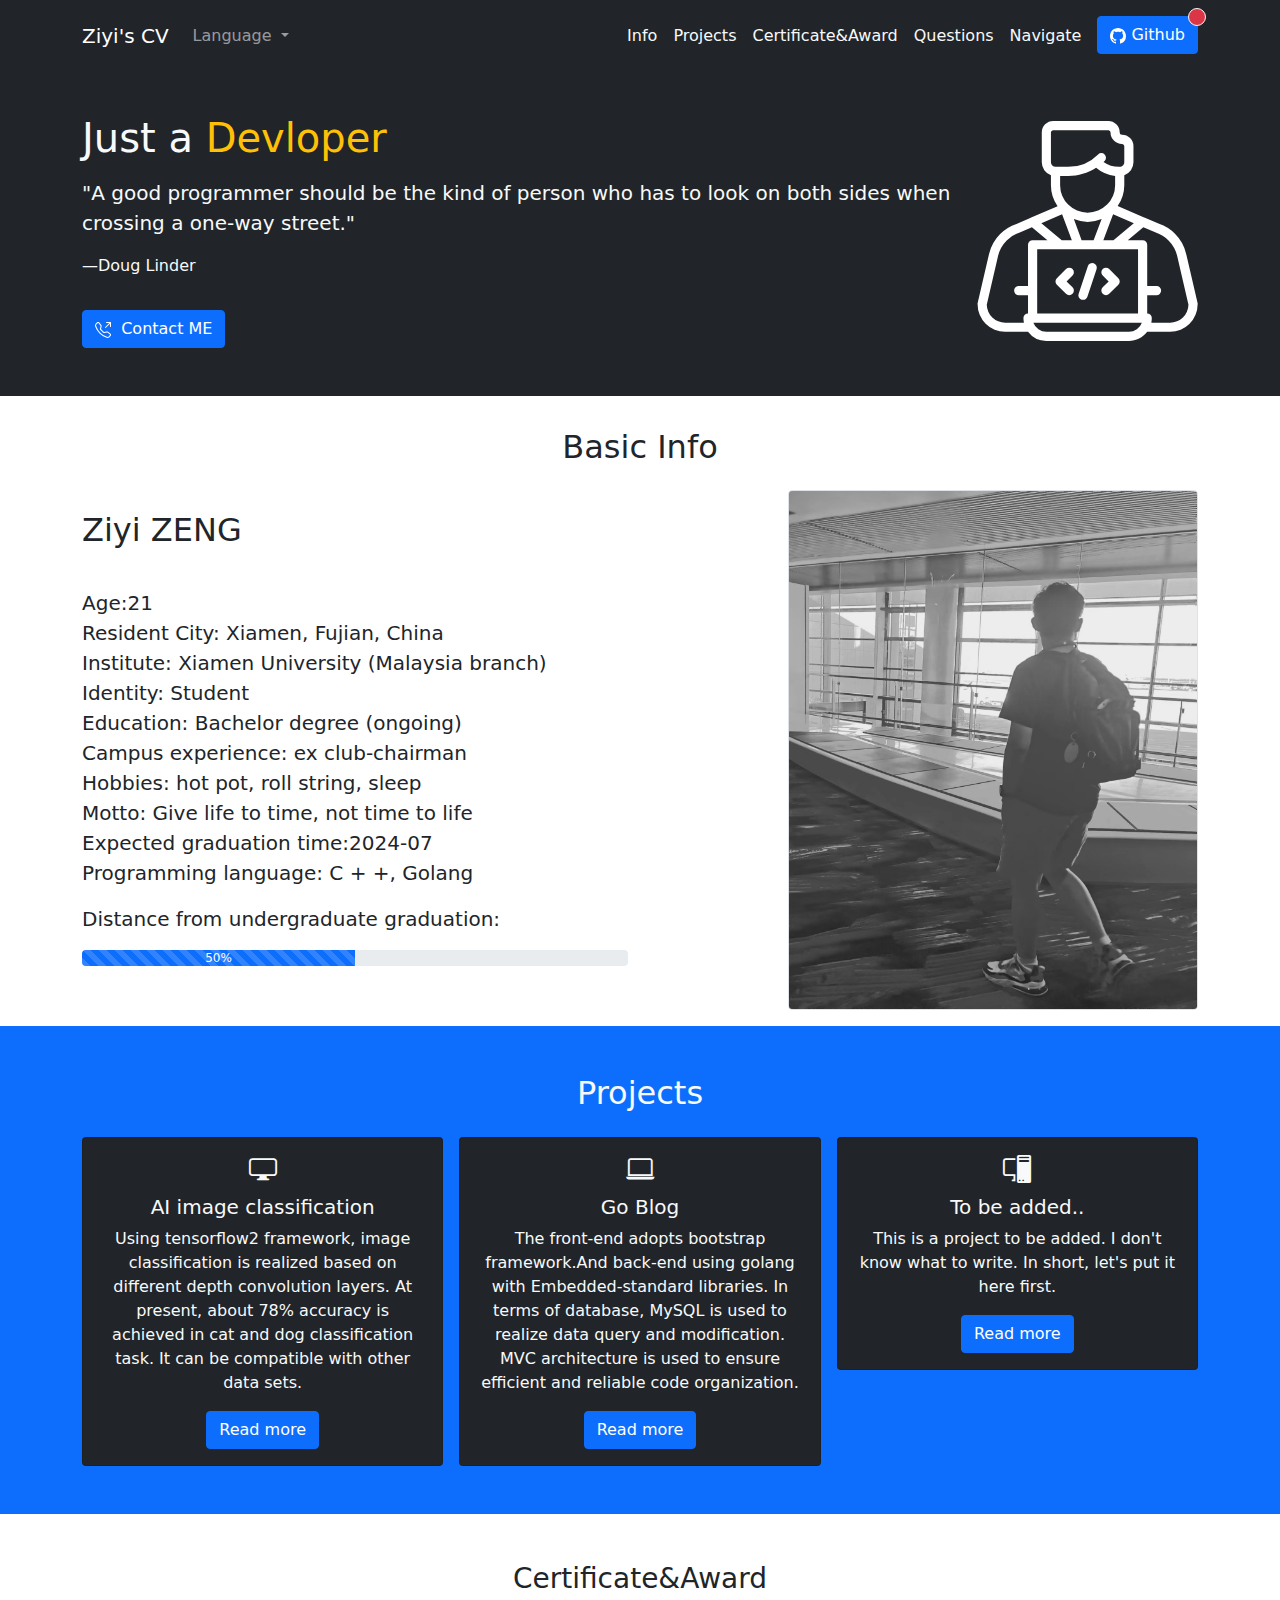
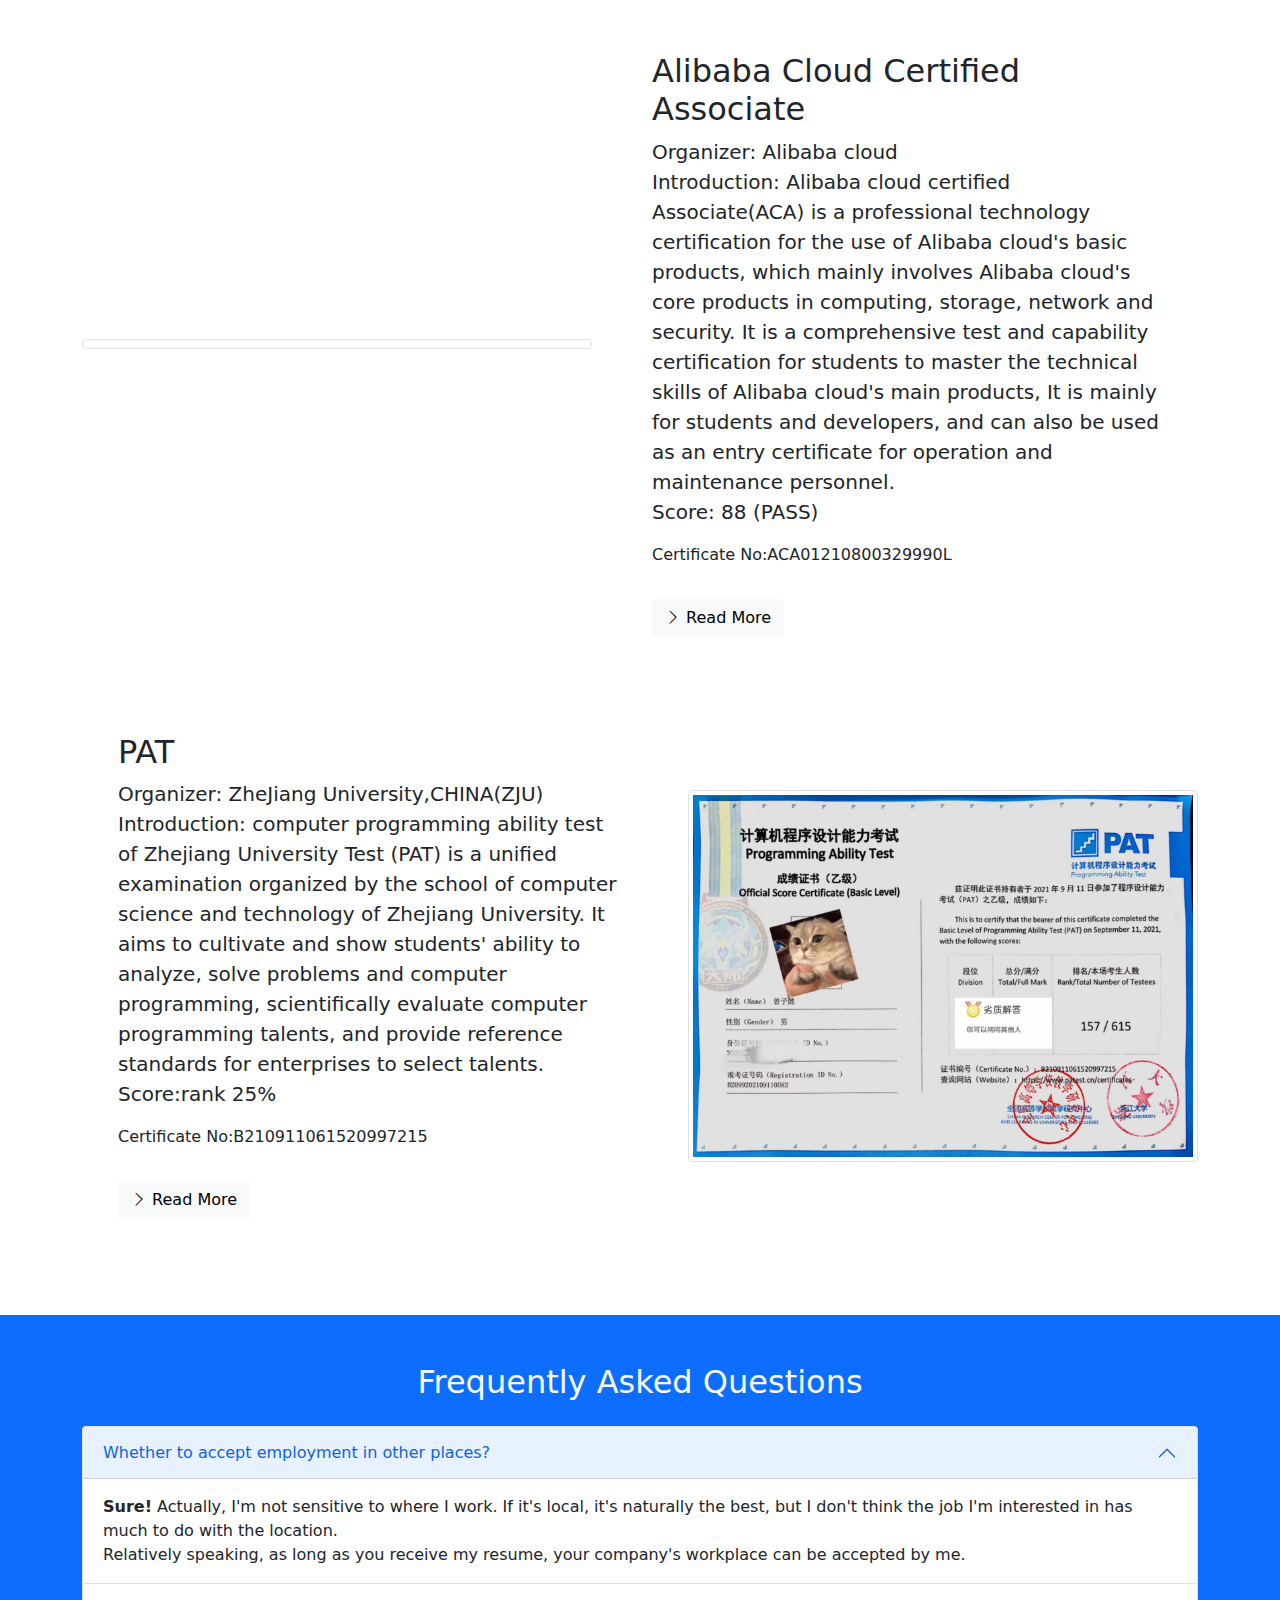
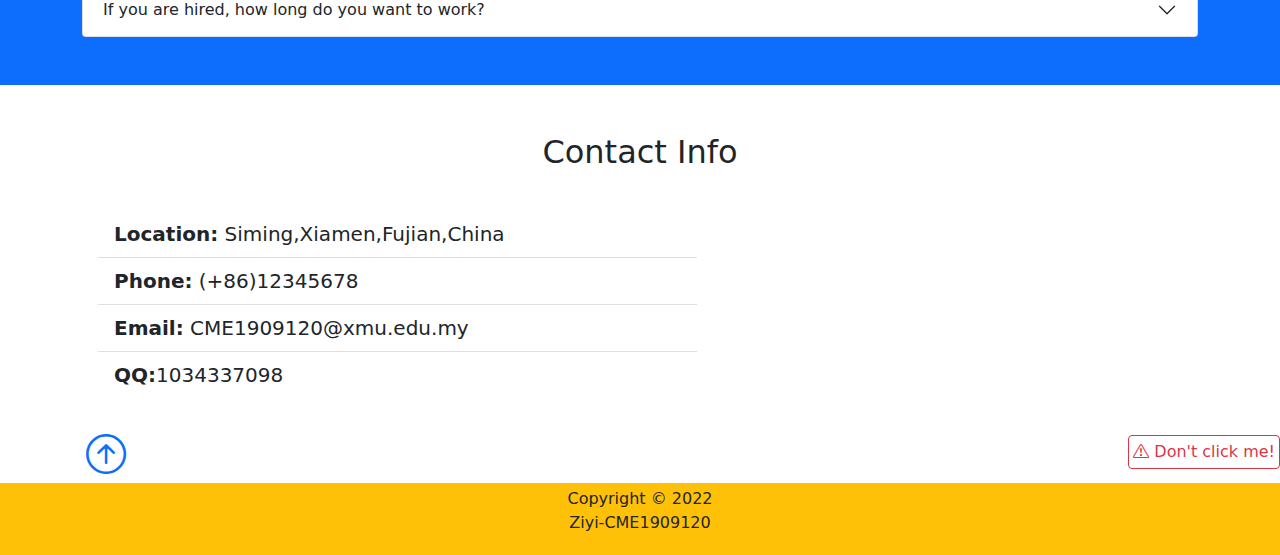
==== commit 7dd70af6: "5/15" ====
--- a/index.html
+++ b/index.html
@@ -32,11 +32,7 @@
     <nav class="navbar navbar-expand-md bg-dark navbar-dark py-3 pt-lg-3 fixed-top">
         <div class="container">
             <a href="#" class="navbar-brand">Ziyi's CV</a>
-            <button class="navbar-toggler" type="button" data-bs-toggle="collapse"
-                data-bs-target="#navbarNavDarkDropdown" aria-controls="navbarNavDarkDropdown" aria-expanded="false"
-                aria-label="Toggle navigation">
-                <span class="navbar-toggler-icon"></span>
-            </button>
+
             <div class="collapse navbar-collapse" id="navbarNavDarkDropdown">
                 <ul class="navbar-nav">
                     <li class="nav-item dropdown">
@@ -347,13 +343,13 @@
         <div class="container ">
             <h2 class="text-center mb-4">Contact Info</h2>
             <div class="row g-5">
-                <div class="col-md-6">
+                <div class="col-md-7">
                     <ul class="list-group list-group-flush lead py-3 p-3">
                         <li class="list-group-item">
                             <span class="fw-bold">Location:</span> Siming,Xiamen,Fujian,China
                         </li>
                         <li class="list-group-item">
-                            <span class="fw-bold">Phone:</span> (+86)18950146872
+                            <span class="fw-bold">Phone:</span> (+86)12345678
                         </li>
                         <li class="list-group-item">
                             <span class="fw-bold">Email:</span> CME1909120@xmu.edu.my
@@ -363,7 +359,7 @@
                         </li>
                     </ul>
                 </div>
-                <div class="col-md-6 d-none d-md-block">
+                <div class="col-md-5 d-none d-md-block">
                     <div id="map"></div>
                 </div>
             </div>
@@ -404,7 +400,6 @@
 
                 </div>
                 <div class="modal-footer">
-                    <button type="button" class="btn btn-secondary">No!</button>
                     <button type="button" class="btn btn-primary" data-bs-dismiss="modal">Yes!</button>
                 </div>
             </div>
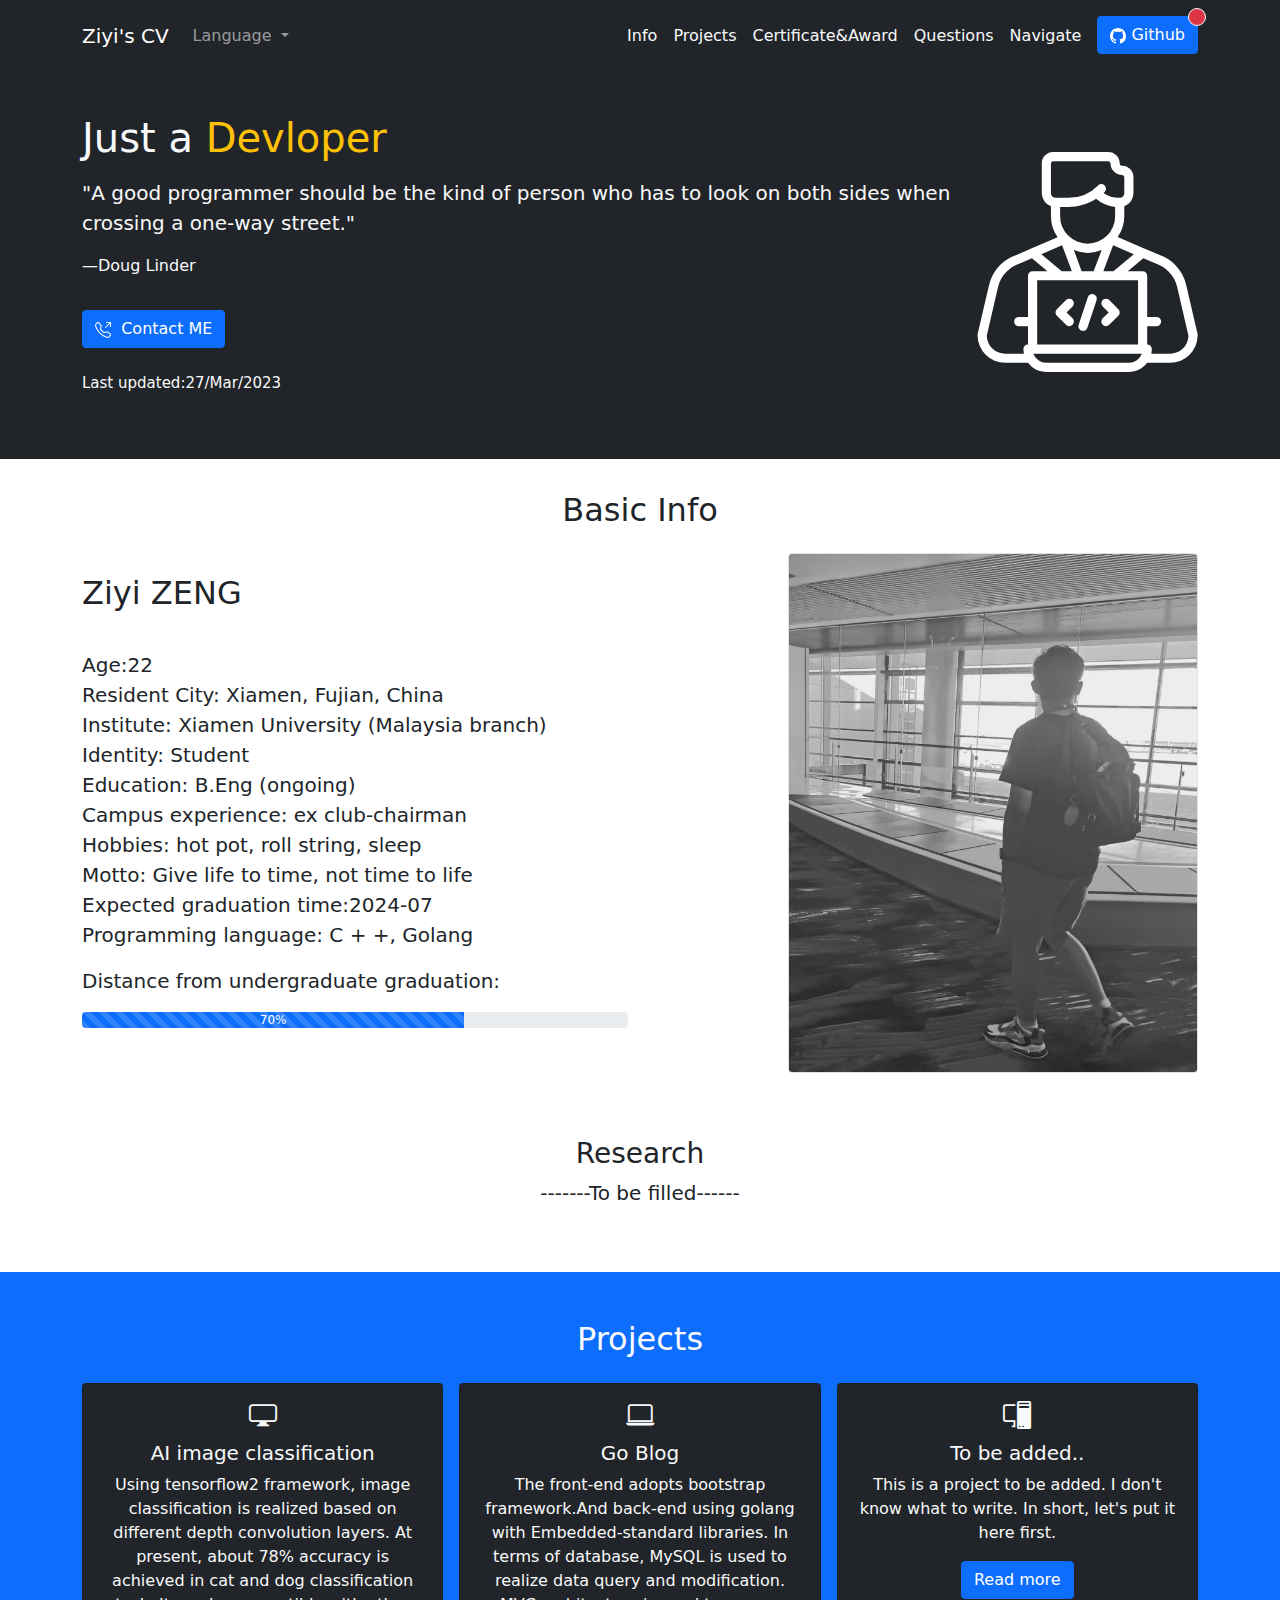
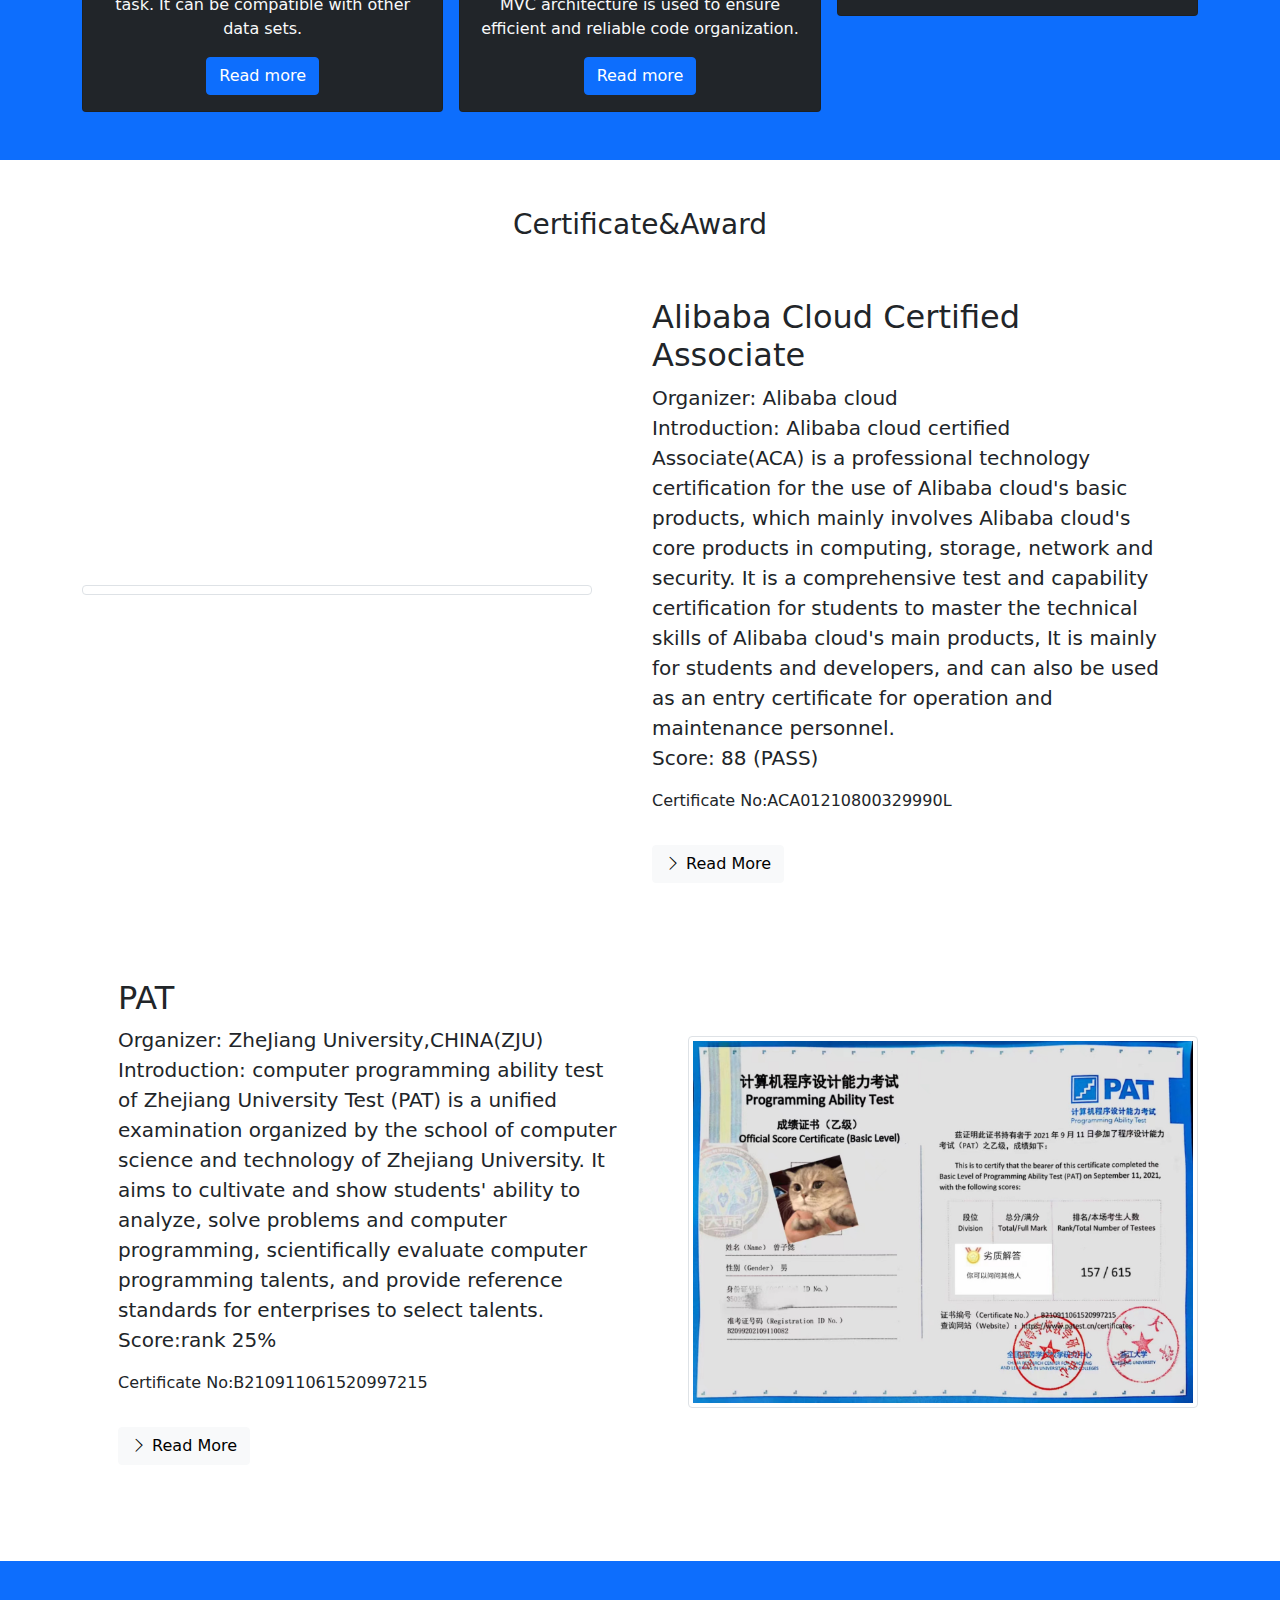
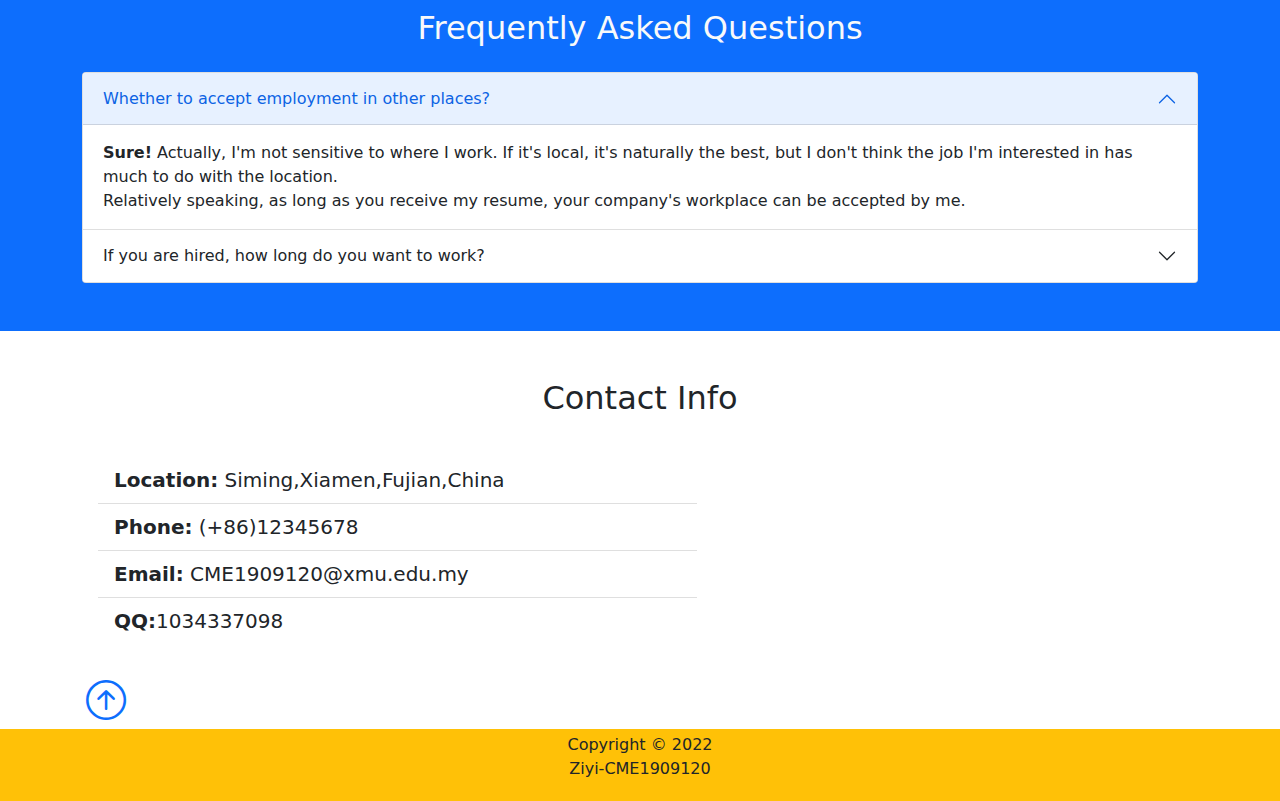
==== commit 494fa394: "wowwww" ====
--- a/index.html
+++ b/index.html
@@ -113,7 +113,11 @@
                             </svg>
                             &nbsp;Contact ME
                         </button>
+
                     </a>
+                    <br />
+                    <br />
+                    <p class="lead" style="font-size: 15px;">Last updated:27/Mar/2023</p>
                 </div>
                 <img style="zoom: 110%;" class="img-fluid  d-none d-sm-block" src="resourse/images/程序员 (1).svg"
                     alt="" />
@@ -131,7 +135,7 @@
                     <div>
                         <p class="lead">
                             <br>
-                            <strong>Age:</strong>21
+                            <strong>Age:</strong>22
                             <br>
                             <strong>Resident City:</strong> Xiamen, Fujian, China
                             <br>
@@ -139,7 +143,7 @@
                             <br>
                             <strong>Identity:</strong> Student
                             <br>
-                            <strong>Education:</strong> Bachelor degree (ongoing)
+                            <strong>Education:</strong> B.Eng (ongoing)
                             <br>
                             <strong>Campus experience:</strong> ex club-chairman
                             <br>
@@ -155,7 +159,7 @@
                     <p class="lead"><strong>Distance from undergraduate graduation:</strong></p>
                     <div class="progress">
                         <div class="progress-bar progress-bar-striped progress-bar-animated" role="progressbar"
-                            style="width: 50%">50%</div>
+                            style="width: 70%">70%</div>
                     </div>
                     <br>
                 </div>
@@ -164,6 +168,16 @@
                         class="border img-fluid rounded float-end d-none d-sm-block" alt="" srcset="">
                 </div>
             </div>
+        </div>
+    </section>
+    <!-- Research interest -->
+    <section class="p-5">
+        <div class="container " id="Research">
+            <h3 class="text-center">Research</h3>
+            <div class="row align-items-center justify-content-between">
+                <p class="lead" style="text-align:center"><strong>-------To be filled------</strong></p>
+            </div>
+
         </div>
     </section>
     <!-- Boxes -->
@@ -283,7 +297,7 @@
                         <strong>Score:</strong>rank 25%
                     </p>
                     <p>Certificate No:B210911061520997215</p>
-                    <a href="#" class="btn btn-light mt-3">
+                    <a href="https://www.patest.cn/" class="btn btn-light mt-3">
                         <i class="bi bi-chevron-right"></i> Read More
                     </a>
                 </div>
@@ -366,11 +380,6 @@
             <a href="#" class="position-absolute bottom-0 end-1 p-1">
                 <i class="bi bi-arrow-up-circle h1"></i>
             </a>
-            <button type="button" class="btn btn-outline-danger position-absolute bottom-1 end-0 p-1"
-                data-bs-toggle="modal" data-bs-target="#exampleModal">
-                <i class="bi bi-exclamation-triangle"></i>
-                Don't click me!
-            </button>
         </div>
 
     </section>
